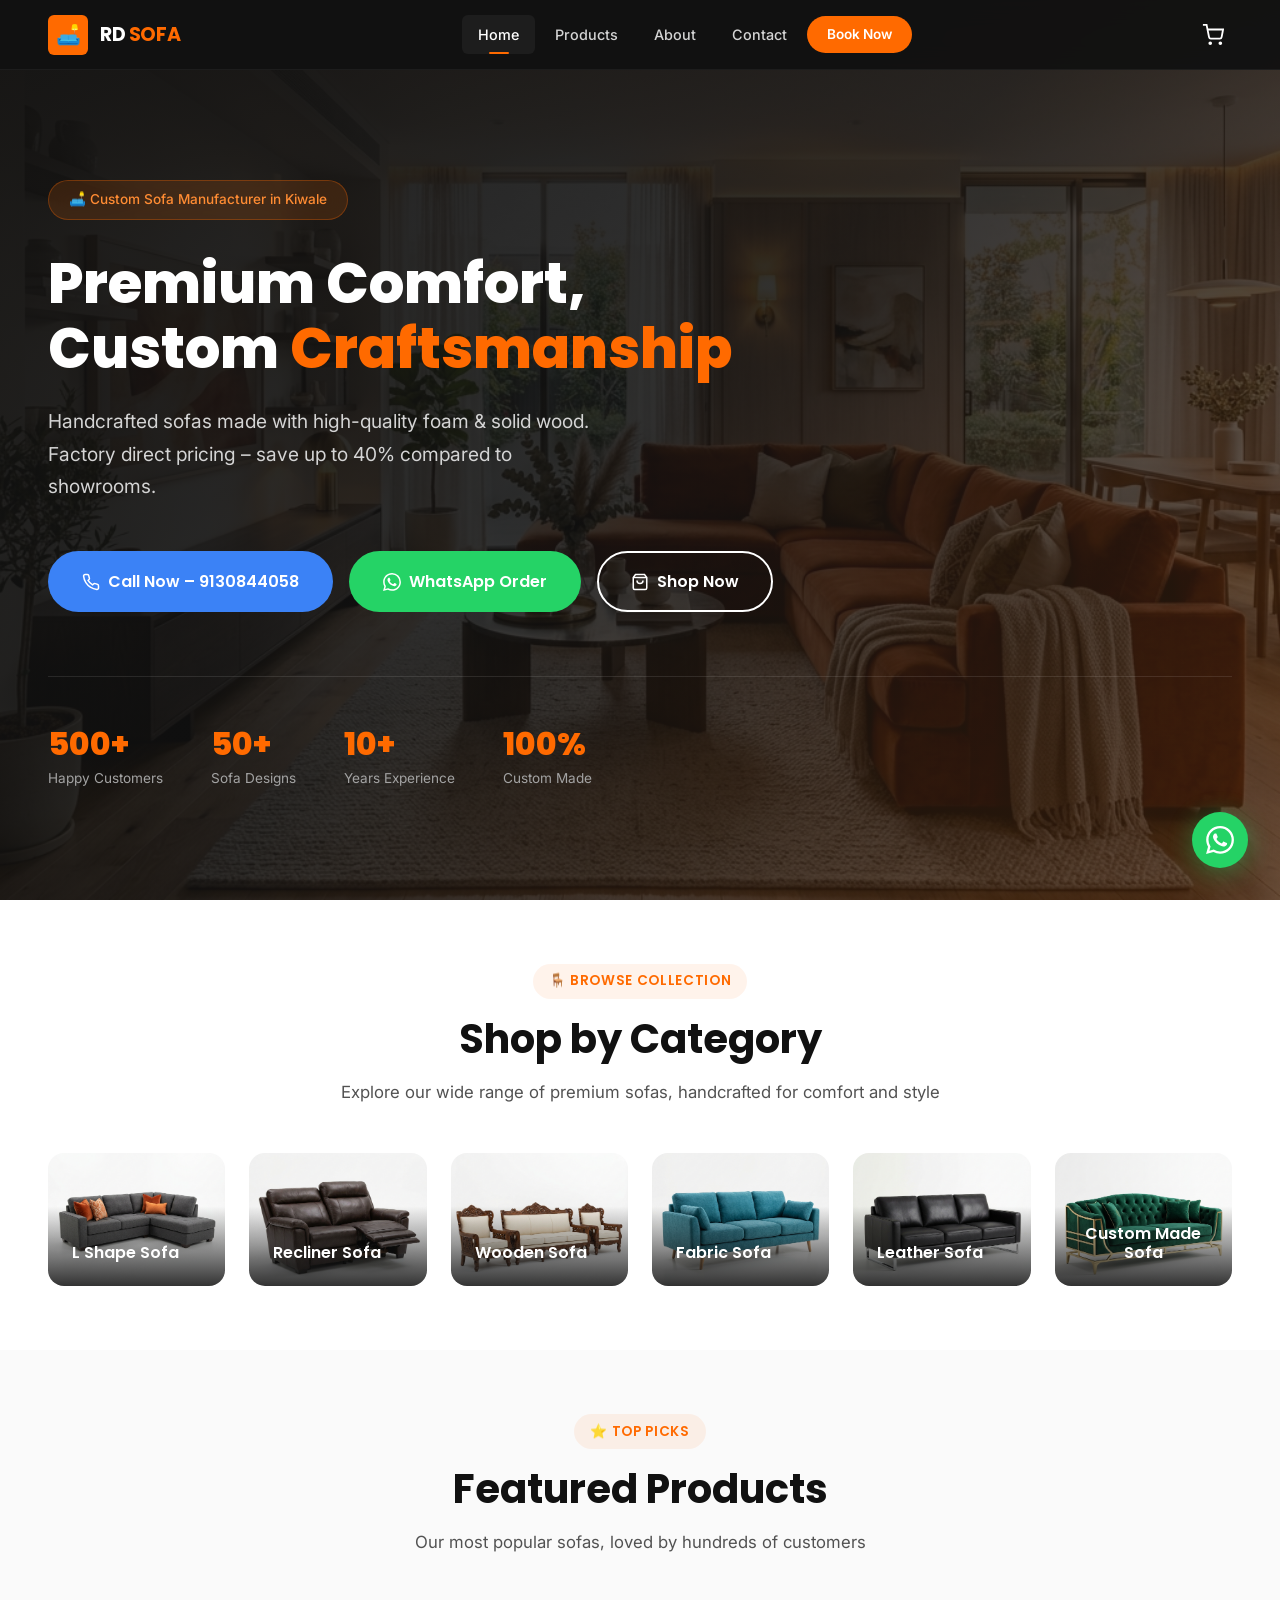
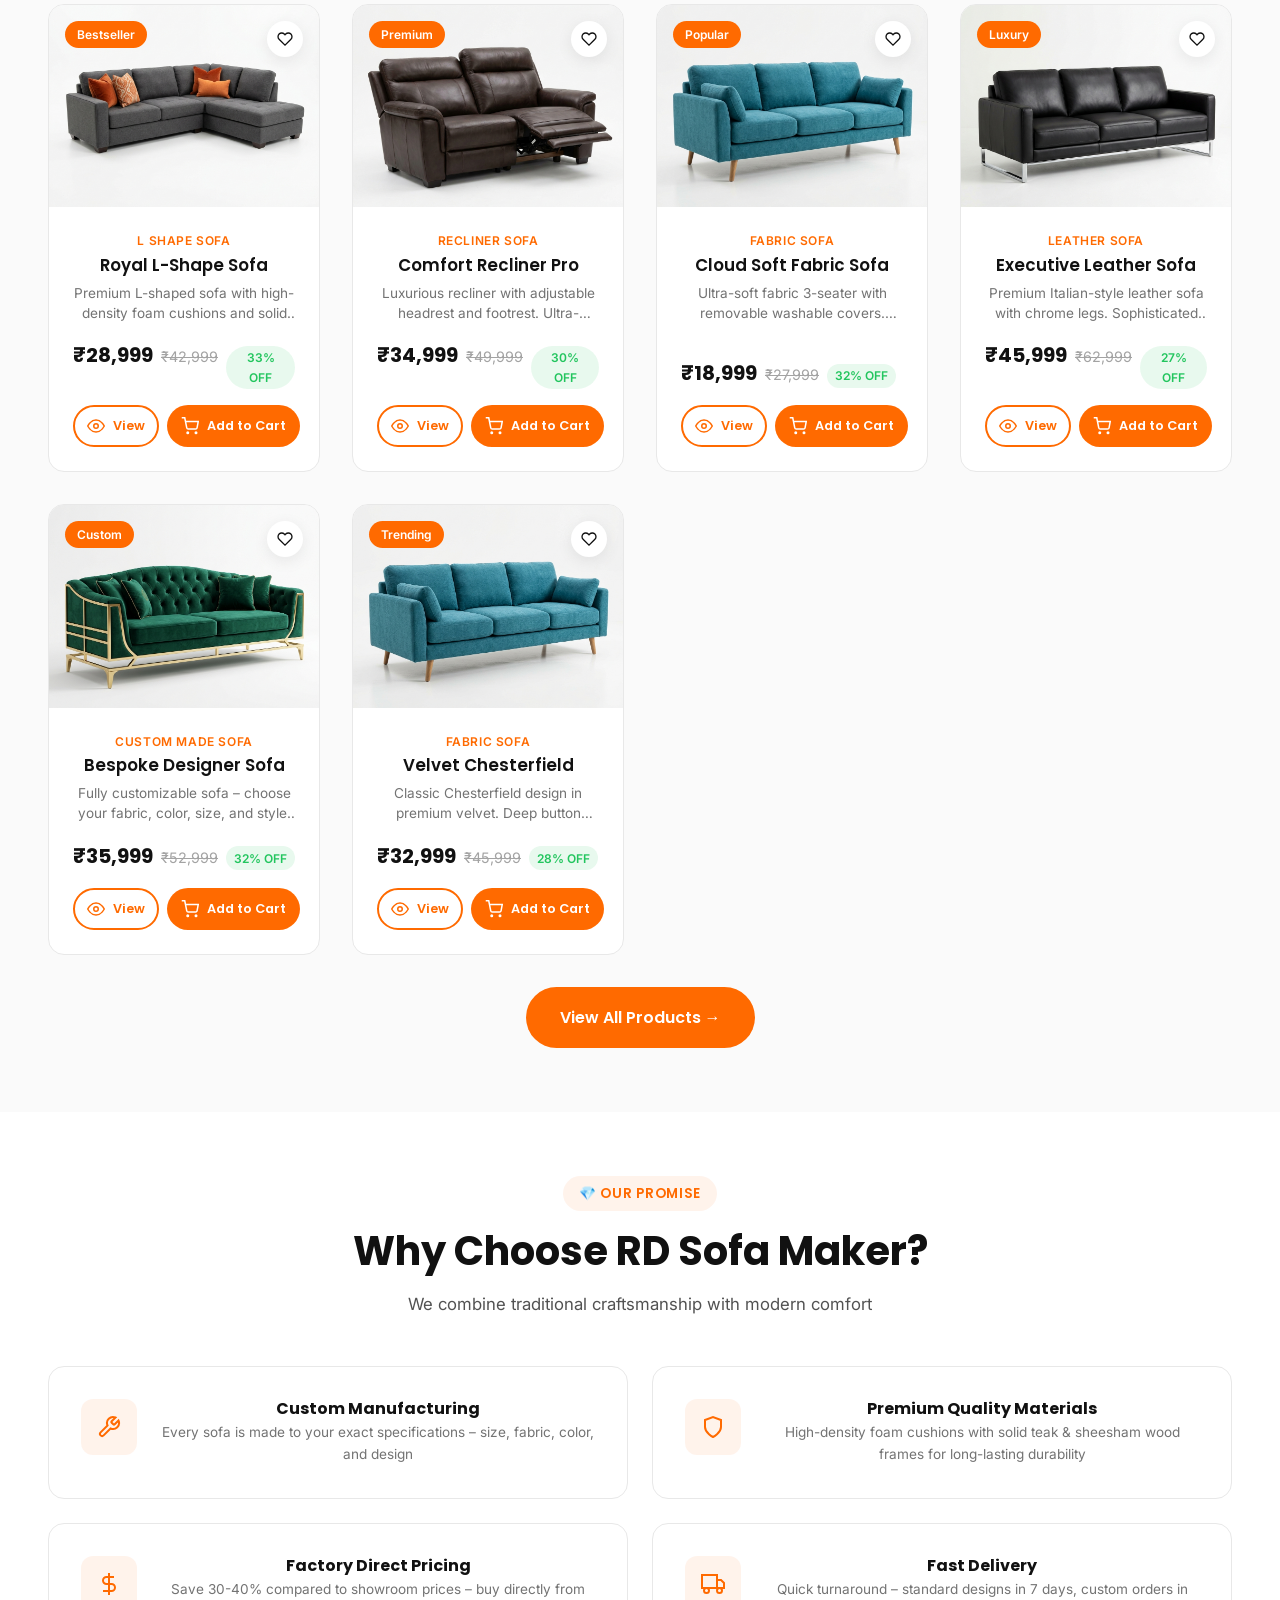
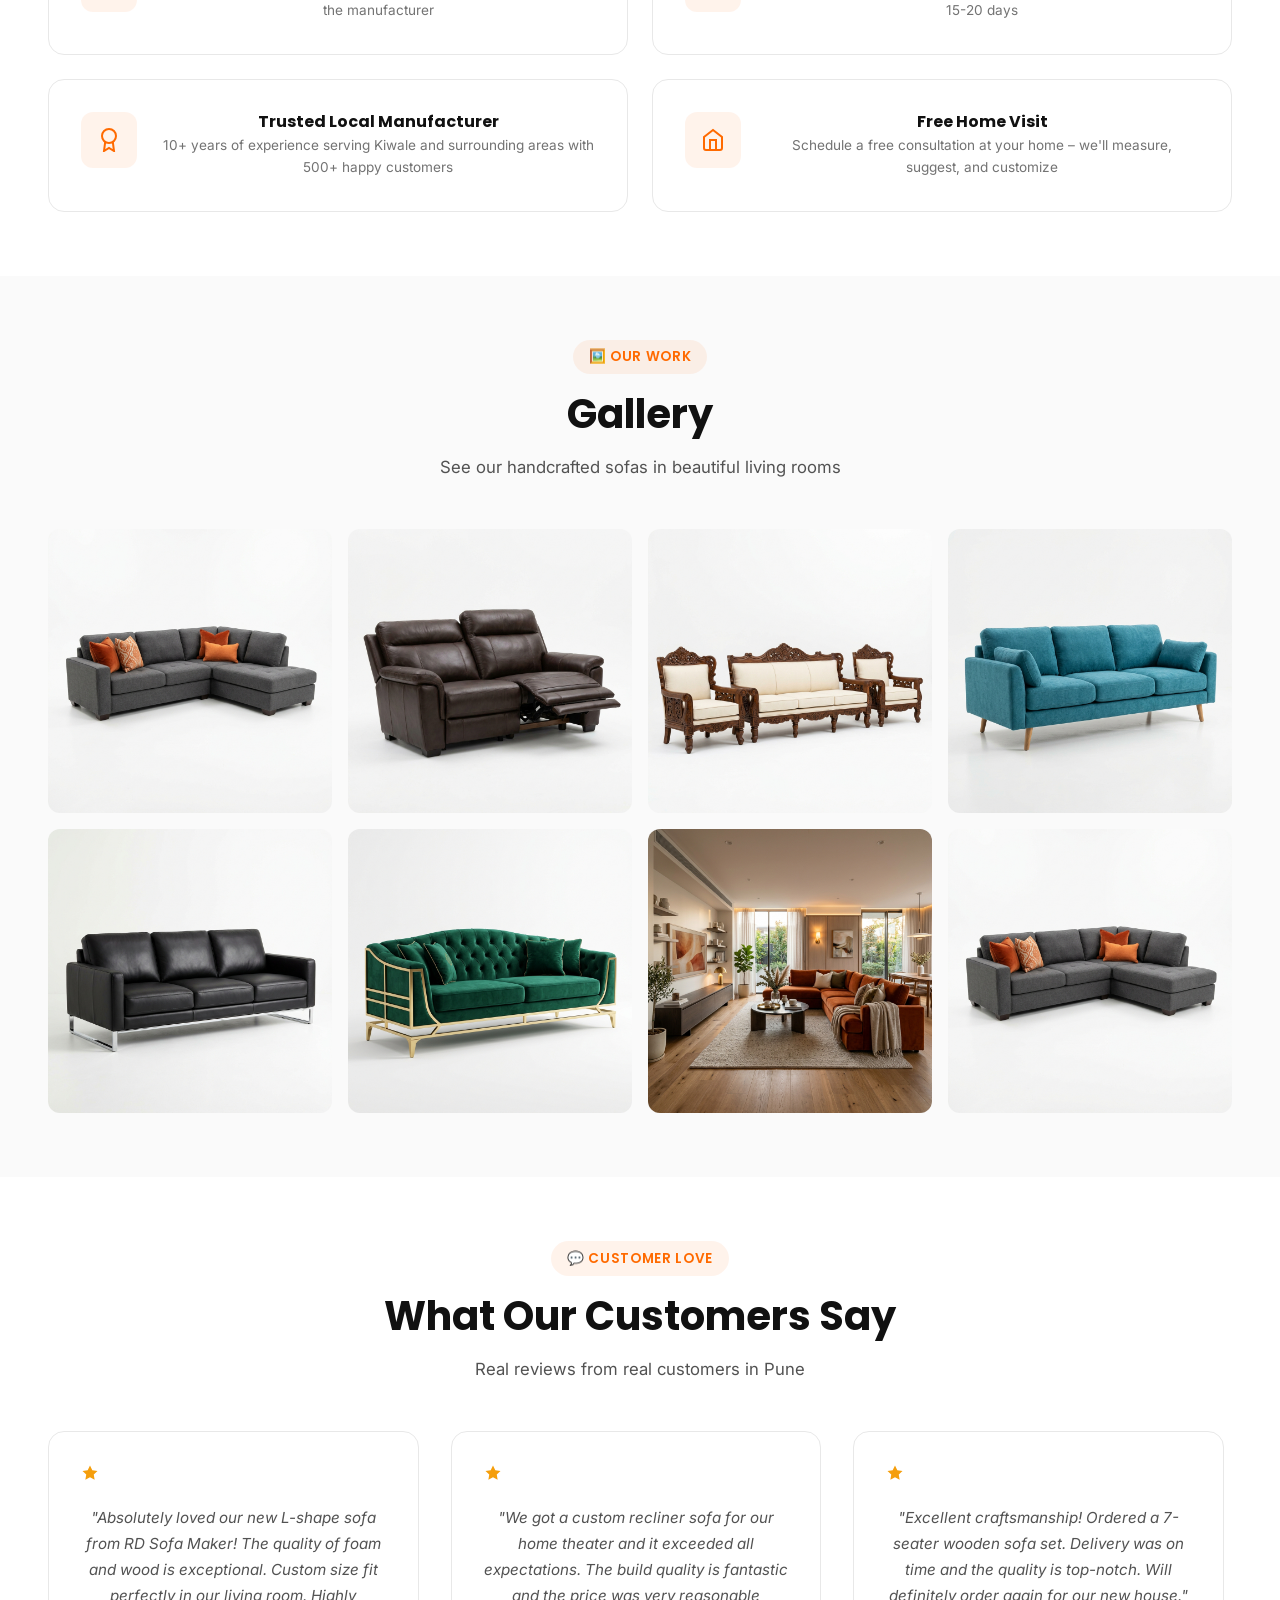
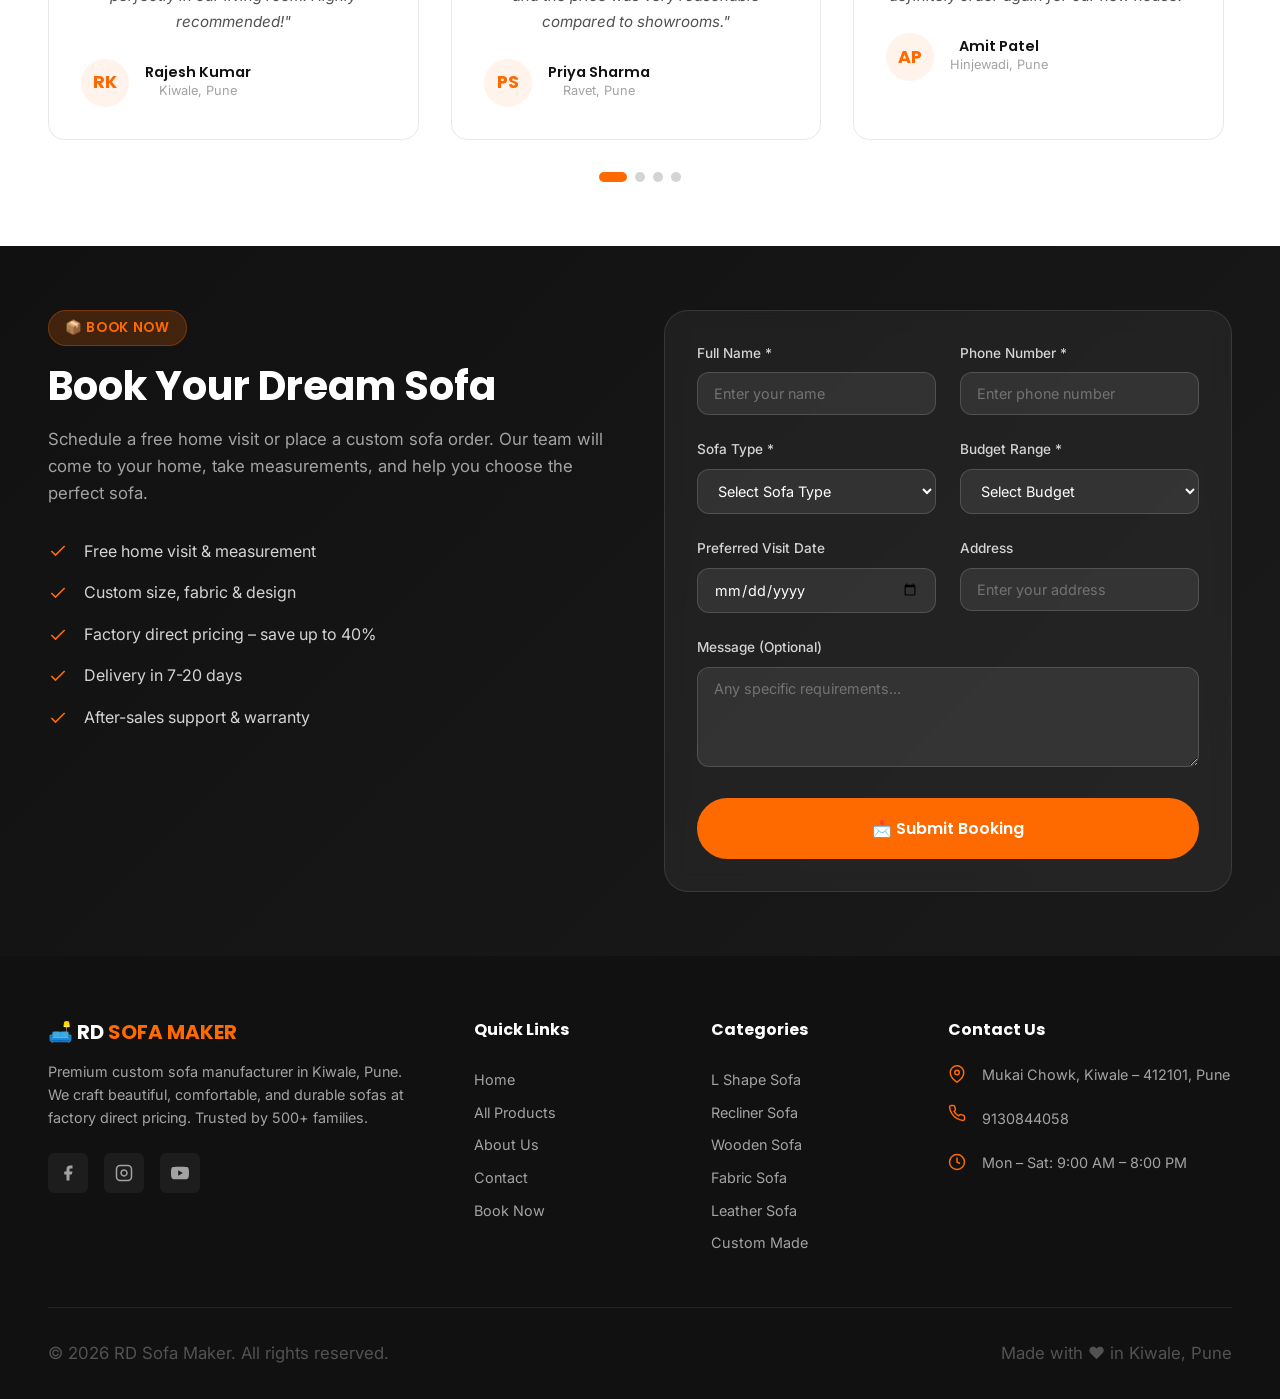
==== RD SOFA MAKER/index.html @ 53a743cd "Add files via upload" ====
<!DOCTYPE html>
<html lang="en">
<head>
  <meta charset="UTF-8">
  <meta name="viewport" content="width=device-width, initial-scale=1.0">
  <meta name="description" content="RD Sofa Maker – Premium custom sofa manufacturer in Kiwale, Pune. L-shape, recliner, wooden, fabric, leather & custom sofas at factory direct pricing. Call 9130844058.">
  <meta name="keywords" content="Custom Sofa in Kiwale, Sofa Manufacturer in Vikas Nagar Road, Affordable Sofa Shop Near Me, Best Sofa Maker in Kiwale, Custom Furniture Shop in Kiwale">
  <meta name="author" content="RD Sofa Maker">
  <meta name="robots" content="index, follow">
  <meta property="og:title" content="RD Sofa Maker – Premium Custom Sofas in Kiwale">
  <meta property="og:description" content="Custom sofa manufacturer in Kiwale. High quality, factory direct pricing. L-Shape, Recliner, Wooden, Fabric, Leather & Custom Sofas.">
  <meta property="og:type" content="website">
  <title>RD Sofa Maker – Premium Custom Sofa Manufacturer in Kiwale | Factory Direct Pricing</title>
  <link rel="stylesheet" href="styles.css">
  <link rel="icon" href="data:image/svg+xml,<svg xmlns='http://www.w3.org/2000/svg' viewBox='0 0 100 100'><text y='.9em' font-size='90'>🛋️</text></svg>">
</head>
<body data-page="home">

  <!-- NAVBAR -->
  <nav class="navbar" id="navbar">
    <div class="container">
      <a href="index.html" class="nav-brand">
        <div class="logo-icon">🛋️</div>
        <h2>RD <span>SOFA</span></h2>
      </a>

      <div class="nav-links" id="navLinks">
        <a href="index.html" class="active">Home</a>
        <a href="products.html">Products</a>
        <a href="about.html">About</a>
        <a href="contact.html">Contact</a>
        <a href="#booking" class="nav-cta">Book Now</a>
      </div>

      <div class="nav-actions">
        <button class="nav-cart" onclick="openCartSidebar()" aria-label="Open cart">
          <svg viewBox="0 0 24 24" fill="none" stroke="currentColor" stroke-width="2"><circle cx="9" cy="21" r="1"/><circle cx="20" cy="21" r="1"/><path d="M1 1h4l2.68 13.39a2 2 0 0 0 2 1.61h9.72a2 2 0 0 0 2-1.61L23 6H6"/></svg>
          <span class="cart-count" data-count="0">0</span>
        </button>
        <div class="nav-toggle" id="navToggle">
          <span></span>
          <span></span>
          <span></span>
        </div>
      </div>
    </div>
  </nav>

  <!-- HERO SECTION -->
  <section class="hero" id="hero">
    <div class="hero-bg">
      <img src="images/hero-bg.png" alt="Premium Sofa Living Room" loading="eager">
    </div>
    <div class="container hero-content">
      <div class="hero-badge">🛋️ Custom Sofa Manufacturer in Kiwale</div>
      <h1>Premium Comfort, <br>Custom <span class="highlight">Craftsmanship</span></h1>
      <p class="hero-text">Handcrafted sofas made with high-quality foam & solid wood. Factory direct pricing – save up to 40% compared to showrooms.</p>
      
      <div class="hero-buttons">
        <a href="tel:9130844058" class="btn btn-call btn-lg">
          <svg viewBox="0 0 24 24" fill="none" stroke="currentColor" stroke-width="2" width="20" height="20"><path d="M22 16.92v3a2 2 0 0 1-2.18 2 19.79 19.79 0 0 1-8.63-3.07 19.5 19.5 0 0 1-6-6 19.79 19.79 0 0 1-3.07-8.67A2 2 0 0 1 4.11 2h3a2 2 0 0 1 2 1.72 12.84 12.84 0 0 0 .7 2.81 2 2 0 0 1-.45 2.11L8.09 9.91a16 16 0 0 0 6 6l1.27-1.27a2 2 0 0 1 2.11-.45 12.84 12.84 0 0 0 2.81.7A2 2 0 0 1 22 16.92z"/></svg>
          Call Now – 9130844058
        </a>
        <a href="https://wa.me/919130844058?text=Hi%21%20I%20am%20interested%20in%20your%20sofas.%20Please%20share%20details." target="_blank" class="btn btn-whatsapp btn-lg">
          <svg viewBox="0 0 24 24" fill="currentColor" width="20" height="20"><path d="M17.472 14.382c-.297-.149-1.758-.867-2.03-.967-.273-.099-.471-.148-.67.15-.197.297-.767.966-.94 1.164-.173.199-.347.223-.644.075-.297-.15-1.255-.463-2.39-1.475-.883-.788-1.48-1.761-1.653-2.059-.173-.297-.018-.458.13-.606.134-.133.298-.347.446-.52.149-.174.198-.298.298-.497.099-.198.05-.371-.025-.52-.075-.149-.669-1.612-.916-2.207-.242-.579-.487-.5-.669-.51-.173-.008-.371-.01-.57-.01-.198 0-.52.074-.792.372-.272.297-1.04 1.016-1.04 2.479 0 1.462 1.065 2.875 1.213 3.074.149.198 2.096 3.2 5.077 4.487.709.306 1.262.489 1.694.625.712.227 1.36.195 1.871.118.571-.085 1.758-.719 2.006-1.413.248-.694.248-1.289.173-1.413-.074-.124-.272-.198-.57-.347m-5.421 7.403h-.004a9.87 9.87 0 01-5.031-1.378l-.361-.214-3.741.982.998-3.648-.235-.374a9.86 9.86 0 01-1.51-5.26c.001-5.45 4.436-9.884 9.888-9.884 2.64 0 5.122 1.03 6.988 2.898a9.825 9.825 0 012.893 6.994c-.003 5.45-4.437 9.884-9.885 9.884m8.413-18.297A11.815 11.815 0 0012.05 0C5.495 0 .16 5.335.157 11.892c0 2.096.547 4.142 1.588 5.945L.057 24l6.305-1.654a11.882 11.882 0 005.683 1.448h.005c6.554 0 11.89-5.335 11.893-11.893a11.821 11.821 0 00-3.48-8.413z"/></svg>
          WhatsApp Order
        </a>
        <a href="products.html" class="btn btn-outline-white btn-lg">
          <svg viewBox="0 0 24 24" fill="none" stroke="currentColor" stroke-width="2" width="20" height="20"><path d="M6 2L3 6v14a2 2 0 0 0 2 2h14a2 2 0 0 0 2-2V6l-3-4z"/><line x1="3" y1="6" x2="21" y2="6"/><path d="M16 10a4 4 0 0 1-8 0"/></svg>
          Shop Now
        </a>
      </div>

      <div class="hero-stats">
        <div class="hero-stat">
          <h3>500+</h3>
          <p>Happy Customers</p>
        </div>
        <div class="hero-stat">
          <h3>50+</h3>
          <p>Sofa Designs</p>
        </div>
        <div class="hero-stat">
          <h3>10+</h3>
          <p>Years Experience</p>
        </div>
        <div class="hero-stat">
          <h3>100%</h3>
          <p>Custom Made</p>
        </div>
      </div>
    </div>
  </section>

  <!-- SHOP BY CATEGORY -->
  <section class="section" id="categories">
    <div class="container text-center">
      <span class="section-badge">🪑 Browse Collection</span>
      <h2 class="section-title" data-animate>Shop by Category</h2>
      <p class="section-subtitle" data-animate>Explore our wide range of premium sofas, handcrafted for comfort and style</p>
      <div class="category-grid" id="categoryGrid" data-animate>
        <!-- Rendered by JS -->
      </div>
    </div>
  </section>

  <!-- FEATURED PRODUCTS -->
  <section class="section section-alt" id="products">
    <div class="container text-center">
      <span class="section-badge">⭐ Top Picks</span>
      <h2 class="section-title" data-animate>Featured Products</h2>
      <p class="section-subtitle" data-animate>Our most popular sofas, loved by hundreds of customers</p>
      <div class="products-grid" id="featuredProducts" data-animate>
        <!-- Rendered by JS -->
      </div>
      <div style="margin-top: 2rem;" data-animate>
        <a href="products.html" class="btn btn-primary btn-lg">View All Products →</a>
      </div>
    </div>
  </section>

  <!-- WHY CHOOSE US -->
  <section class="section" id="whyUs">
    <div class="container text-center">
      <span class="section-badge">💎 Our Promise</span>
      <h2 class="section-title" data-animate>Why Choose RD Sofa Maker?</h2>
      <p class="section-subtitle" data-animate>We combine traditional craftsmanship with modern comfort</p>
      <div class="features-grid" data-animate>
        <div class="feature-card">
          <div class="feature-icon">
            <svg viewBox="0 0 24 24" fill="none" stroke="currentColor" stroke-width="2"><path d="M14.7 6.3a1 1 0 0 0 0 1.4l1.6 1.6a1 1 0 0 0 1.4 0l3.77-3.77a6 6 0 0 1-7.94 7.94l-6.91 6.91a2.12 2.12 0 0 1-3-3l6.91-6.91a6 6 0 0 1 7.94-7.94l-3.76 3.76z"/></svg>
          </div>
          <div class="feature-text">
            <h4>Custom Manufacturing</h4>
            <p>Every sofa is made to your exact specifications – size, fabric, color, and design</p>
          </div>
        </div>
        <div class="feature-card">
          <div class="feature-icon">
            <svg viewBox="0 0 24 24" fill="none" stroke="currentColor" stroke-width="2"><path d="M12 22s8-4 8-10V5l-8-3-8 3v7c0 6 8 10 8 10z"/></svg>
          </div>
          <div class="feature-text">
            <h4>Premium Quality Materials</h4>
            <p>High-density foam cushions with solid teak & sheesham wood frames for long-lasting durability</p>
          </div>
        </div>
        <div class="feature-card">
          <div class="feature-icon">
            <svg viewBox="0 0 24 24" fill="none" stroke="currentColor" stroke-width="2"><line x1="12" y1="1" x2="12" y2="23"/><path d="M17 5H9.5a3.5 3.5 0 0 0 0 7h5a3.5 3.5 0 0 1 0 7H6"/></svg>
          </div>
          <div class="feature-text">
            <h4>Factory Direct Pricing</h4>
            <p>Save 30-40% compared to showroom prices – buy directly from the manufacturer</p>
          </div>
        </div>
        <div class="feature-card">
          <div class="feature-icon">
            <svg viewBox="0 0 24 24" fill="none" stroke="currentColor" stroke-width="2"><rect x="1" y="3" width="15" height="13"/><polygon points="16 8 20 8 23 11 23 16 16 16 16 8"/><circle cx="5.5" cy="18.5" r="2.5"/><circle cx="18.5" cy="18.5" r="2.5"/></svg>
          </div>
          <div class="feature-text">
            <h4>Fast Delivery</h4>
            <p>Quick turnaround – standard designs in 7 days, custom orders in 15-20 days</p>
          </div>
        </div>
        <div class="feature-card">
          <div class="feature-icon">
            <svg viewBox="0 0 24 24" fill="none" stroke="currentColor" stroke-width="2"><circle cx="12" cy="8" r="7"/><polyline points="8.21 13.89 7 23 12 20 17 23 15.79 13.88"/></svg>
          </div>
          <div class="feature-text">
            <h4>Trusted Local Manufacturer</h4>
            <p>10+ years of experience serving Kiwale and surrounding areas with 500+ happy customers</p>
          </div>
        </div>
        <div class="feature-card">
          <div class="feature-icon">
            <svg viewBox="0 0 24 24" fill="none" stroke="currentColor" stroke-width="2"><path d="M3 9l9-7 9 7v11a2 2 0 0 1-2 2H5a2 2 0 0 1-2-2z"/><polyline points="9 22 9 12 15 12 15 22"/></svg>
          </div>
          <div class="feature-text">
            <h4>Free Home Visit</h4>
            <p>Schedule a free consultation at your home – we'll measure, suggest, and customize</p>
          </div>
        </div>
      </div>
    </div>
  </section>

  <!-- GALLERY -->
  <section class="section section-alt" id="gallery">
    <div class="container text-center">
      <span class="section-badge">🖼️ Our Work</span>
      <h2 class="section-title" data-animate>Gallery</h2>
      <p class="section-subtitle" data-animate>See our handcrafted sofas in beautiful living rooms</p>
      <div class="gallery-grid" data-animate>
        <div class="gallery-item">
          <img src="images/sofa-l-shape.png" alt="L Shape Sofa" loading="lazy">
          <div class="gallery-overlay">
            <svg viewBox="0 0 24 24" fill="none" stroke="currentColor" stroke-width="2"><circle cx="11" cy="11" r="8"/><line x1="21" y1="21" x2="16.65" y2="16.65"/><line x1="11" y1="8" x2="11" y2="14"/><line x1="8" y1="11" x2="14" y2="11"/></svg>
          </div>
        </div>
        <div class="gallery-item">
          <img src="images/sofa-recliner.png" alt="Recliner Sofa" loading="lazy">
          <div class="gallery-overlay">
            <svg viewBox="0 0 24 24" fill="none" stroke="currentColor" stroke-width="2"><circle cx="11" cy="11" r="8"/><line x1="21" y1="21" x2="16.65" y2="16.65"/><line x1="11" y1="8" x2="11" y2="14"/><line x1="8" y1="11" x2="14" y2="11"/></svg>
          </div>
        </div>
        <div class="gallery-item">
          <img src="images/sofa-wooden.png" alt="Wooden Sofa" loading="lazy">
          <div class="gallery-overlay">
            <svg viewBox="0 0 24 24" fill="none" stroke="currentColor" stroke-width="2"><circle cx="11" cy="11" r="8"/><line x1="21" y1="21" x2="16.65" y2="16.65"/><line x1="11" y1="8" x2="11" y2="14"/><line x1="8" y1="11" x2="14" y2="11"/></svg>
          </div>
        </div>
        <div class="gallery-item">
          <img src="images/sofa-fabric.png" alt="Fabric Sofa" loading="lazy">
          <div class="gallery-overlay">
            <svg viewBox="0 0 24 24" fill="none" stroke="currentColor" stroke-width="2"><circle cx="11" cy="11" r="8"/><line x1="21" y1="21" x2="16.65" y2="16.65"/><line x1="11" y1="8" x2="11" y2="14"/><line x1="8" y1="11" x2="14" y2="11"/></svg>
          </div>
        </div>
        <div class="gallery-item">
          <img src="images/sofa-leather.png" alt="Leather Sofa" loading="lazy">
          <div class="gallery-overlay">
            <svg viewBox="0 0 24 24" fill="none" stroke="currentColor" stroke-width="2"><circle cx="11" cy="11" r="8"/><line x1="21" y1="21" x2="16.65" y2="16.65"/><line x1="11" y1="8" x2="11" y2="14"/><line x1="8" y1="11" x2="14" y2="11"/></svg>
          </div>
        </div>
        <div class="gallery-item">
          <img src="images/sofa-custom.png" alt="Custom Sofa" loading="lazy">
          <div class="gallery-overlay">
            <svg viewBox="0 0 24 24" fill="none" stroke="currentColor" stroke-width="2"><circle cx="11" cy="11" r="8"/><line x1="21" y1="21" x2="16.65" y2="16.65"/><line x1="11" y1="8" x2="11" y2="14"/><line x1="8" y1="11" x2="14" y2="11"/></svg>
          </div>
        </div>
        <div class="gallery-item">
          <img src="images/hero-bg.png" alt="Living Room Setup" loading="lazy">
          <div class="gallery-overlay">
            <svg viewBox="0 0 24 24" fill="none" stroke="currentColor" stroke-width="2"><circle cx="11" cy="11" r="8"/><line x1="21" y1="21" x2="16.65" y2="16.65"/><line x1="11" y1="8" x2="11" y2="14"/><line x1="8" y1="11" x2="14" y2="11"/></svg>
          </div>
        </div>
        <div class="gallery-item">
          <img src="images/sofa-l-shape.png" alt="Premium L Shape" loading="lazy">
          <div class="gallery-overlay">
            <svg viewBox="0 0 24 24" fill="none" stroke="currentColor" stroke-width="2"><circle cx="11" cy="11" r="8"/><line x1="21" y1="21" x2="16.65" y2="16.65"/><line x1="11" y1="8" x2="11" y2="14"/><line x1="8" y1="11" x2="14" y2="11"/></svg>
          </div>
        </div>
      </div>
    </div>
  </section>

  <!-- TESTIMONIALS -->
  <section class="section" id="testimonials">
    <div class="container text-center">
      <span class="section-badge">💬 Customer Love</span>
      <h2 class="section-title" data-animate>What Our Customers Say</h2>
      <p class="section-subtitle" data-animate>Real reviews from real customers in Pune</p>
      <div class="testimonials-wrapper" data-animate>
        <div class="testimonials-track">
          <!-- Rendered by JS -->
        </div>
      </div>
      <div class="testimonial-dots"></div>
    </div>
  </section>

  <!-- BOOKING SECTION -->
  <section class="section booking-section" id="booking">
    <div class="container">
      <div class="booking-grid">
        <div class="booking-info" data-animate>
          <span class="section-badge" style="background: rgba(255,106,0,0.2); border: 1px solid rgba(255,106,0,0.3);">📦 Book Now</span>
          <h2>Book Your Dream Sofa</h2>
          <p>Schedule a free home visit or place a custom sofa order. Our team will come to your home, take measurements, and help you choose the perfect sofa.</p>
          <div class="booking-features">
            <div class="booking-feature">
              <svg viewBox="0 0 24 24" fill="none" stroke="currentColor" stroke-width="2"><polyline points="20 6 9 17 4 12"/></svg>
              <span>Free home visit & measurement</span>
            </div>
            <div class="booking-feature">
              <svg viewBox="0 0 24 24" fill="none" stroke="currentColor" stroke-width="2"><polyline points="20 6 9 17 4 12"/></svg>
              <span>Custom size, fabric & design</span>
            </div>
            <div class="booking-feature">
              <svg viewBox="0 0 24 24" fill="none" stroke="currentColor" stroke-width="2"><polyline points="20 6 9 17 4 12"/></svg>
              <span>Factory direct pricing – save up to 40%</span>
            </div>
            <div class="booking-feature">
              <svg viewBox="0 0 24 24" fill="none" stroke="currentColor" stroke-width="2"><polyline points="20 6 9 17 4 12"/></svg>
              <span>Delivery in 7-20 days</span>
            </div>
            <div class="booking-feature">
              <svg viewBox="0 0 24 24" fill="none" stroke="currentColor" stroke-width="2"><polyline points="20 6 9 17 4 12"/></svg>
              <span>After-sales support & warranty</span>
            </div>
          </div>
        </div>
        <div data-animate>
          <form class="booking-form" id="bookingForm">
            <div class="form-row">
              <div class="form-group">
                <label>Full Name *</label>
                <input type="text" name="fullName" class="form-control" placeholder="Enter your name" required>
              </div>
              <div class="form-group">
                <label>Phone Number *</label>
                <input type="tel" name="phone" class="form-control" placeholder="Enter phone number" required>
              </div>
            </div>
            <div class="form-row">
              <div class="form-group">
                <label>Sofa Type *</label>
                <select name="sofaType" class="form-control" required>
                  <option value="">Select Sofa Type</option>
                  <option value="L Shape Sofa">L Shape Sofa</option>
                  <option value="Recliner Sofa">Recliner Sofa</option>
                  <option value="Wooden Sofa">Wooden Sofa</option>
                  <option value="Fabric Sofa">Fabric Sofa</option>
                  <option value="Leather Sofa">Leather Sofa</option>
                  <option value="Custom Made Sofa">Custom Made Sofa</option>
                </select>
              </div>
              <div class="form-group">
                <label>Budget Range *</label>
                <select name="budget" class="form-control" required>
                  <option value="">Select Budget</option>
                  <option value="Under ₹15,000">Under ₹15,000</option>
                  <option value="₹15,000 - ₹25,000">₹15,000 - ₹25,000</option>
                  <option value="₹25,000 - ₹40,000">₹25,000 - ₹40,000</option>
                  <option value="₹40,000 - ₹60,000">₹40,000 - ₹60,000</option>
                  <option value="Above ₹60,000">Above ₹60,000</option>
                </select>
              </div>
            </div>
            <div class="form-row">
              <div class="form-group">
                <label>Preferred Visit Date</label>
                <input type="date" name="visitDate" class="form-control">
              </div>
              <div class="form-group">
                <label>Address</label>
                <input type="text" name="address" class="form-control" placeholder="Enter your address">
              </div>
            </div>
            <div class="form-group">
              <label>Message (Optional)</label>
              <textarea name="message" class="form-control" placeholder="Any specific requirements..."></textarea>
            </div>
            <button type="submit" class="btn btn-primary btn-lg btn-block">
              📩 Submit Booking
            </button>
          </form>
        </div>
      </div>
    </div>
  </section>

  <!-- FOOTER -->
  <footer class="footer">
    <div class="container">
      <div class="footer-grid">
        <div class="footer-brand">
          <h3>🛋️ RD <span>SOFA MAKER</span></h3>
          <p>Premium custom sofa manufacturer in Kiwale, Pune. We craft beautiful, comfortable, and durable sofas at factory direct pricing. Trusted by 500+ families.</p>
          <div class="footer-social">
            <a href="#" aria-label="Facebook"><svg viewBox="0 0 24 24" fill="currentColor" width="18" height="18"><path d="M18 2h-3a5 5 0 00-5 5v3H7v4h3v8h4v-8h3l1-4h-4V7a1 1 0 011-1h3z"/></svg></a>
            <a href="#" aria-label="Instagram"><svg viewBox="0 0 24 24" fill="none" stroke="currentColor" stroke-width="2" width="18" height="18"><rect x="2" y="2" width="20" height="20" rx="5" ry="5"/><path d="M16 11.37A4 4 0 1112.63 8 4 4 0 0116 11.37z"/><line x1="17.5" y1="6.5" x2="17.51" y2="6.5"/></svg></a>
            <a href="#" aria-label="YouTube"><svg viewBox="0 0 24 24" fill="currentColor" width="18" height="18"><path d="M23.498 6.186a3.016 3.016 0 0 0-2.122-2.136C19.505 3.545 12 3.545 12 3.545s-7.505 0-9.377.505A3.017 3.017 0 0 0 .502 6.186C0 8.07 0 12 0 12s0 3.93.502 5.814a3.016 3.016 0 0 0 2.122 2.136c1.871.505 9.376.505 9.376.505s7.505 0 9.377-.505a3.015 3.015 0 0 0 2.122-2.136C24 15.93 24 12 24 12s0-3.93-.502-5.814zM9.545 15.568V8.432L15.818 12l-6.273 3.568z"/></svg></a>
          </div>
        </div>
        
        <div class="footer-list">
          <h4>Quick Links</h4>
          <a href="index.html">Home</a>
          <a href="products.html">All Products</a>
          <a href="about.html">About Us</a>
          <a href="contact.html">Contact</a>
          <a href="#booking">Book Now</a>
        </div>
        
        <div class="footer-list">
          <h4>Categories</h4>
          <a href="products.html?category=L%20Shape%20Sofa">L Shape Sofa</a>
          <a href="products.html?category=Recliner%20Sofa">Recliner Sofa</a>
          <a href="products.html?category=Wooden%20Sofa">Wooden Sofa</a>
          <a href="products.html?category=Fabric%20Sofa">Fabric Sofa</a>
          <a href="products.html?category=Leather%20Sofa">Leather Sofa</a>
          <a href="products.html?category=Custom%20Made%20Sofa">Custom Made</a>
        </div>
        
        <div class="footer-list">
          <h4>Contact Us</h4>
          <div class="footer-contact-item">
            <svg viewBox="0 0 24 24" fill="none" stroke="currentColor" stroke-width="2"><path d="M21 10c0 7-9 13-9 13s-9-6-9-13a9 9 0 0 1 18 0z"/><circle cx="12" cy="10" r="3"/></svg>
            <span>Mukai Chowk, Kiwale – 412101, Pune</span>
          </div>
          <div class="footer-contact-item">
            <svg viewBox="0 0 24 24" fill="none" stroke="currentColor" stroke-width="2"><path d="M22 16.92v3a2 2 0 0 1-2.18 2 19.79 19.79 0 0 1-8.63-3.07 19.5 19.5 0 0 1-6-6 19.79 19.79 0 0 1-3.07-8.67A2 2 0 0 1 4.11 2h3a2 2 0 0 1 2 1.72 12.84 12.84 0 0 0 .7 2.81 2 2 0 0 1-.45 2.11L8.09 9.91a16 16 0 0 0 6 6l1.27-1.27a2 2 0 0 1 2.11-.45 12.84 12.84 0 0 0 2.81.7A2 2 0 0 1 22 16.92z"/></svg>
            <span><a href="tel:9130844058">9130844058</a></span>
          </div>
          <div class="footer-contact-item">
            <svg viewBox="0 0 24 24" fill="none" stroke="currentColor" stroke-width="2"><circle cx="12" cy="12" r="10"/><polyline points="12 6 12 12 16 14"/></svg>
            <span>Mon – Sat: 9:00 AM – 8:00 PM</span>
          </div>
        </div>
      </div>
      
      <div class="footer-bottom">
        <p>© 2026 RD Sofa Maker. All rights reserved.</p>
        <p>Made with ❤️ in Kiwale, Pune</p>
      </div>
    </div>
  </footer>

  <!-- FLOATING WHATSAPP -->
  <a href="https://wa.me/919130844058?text=Hi%21%20I%20am%20interested%20in%20your%20sofas." target="_blank" class="floating-whatsapp" aria-label="Chat on WhatsApp">
    <svg viewBox="0 0 24 24" fill="currentColor"><path d="M17.472 14.382c-.297-.149-1.758-.867-2.03-.967-.273-.099-.471-.148-.67.15-.197.297-.767.966-.94 1.164-.173.199-.347.223-.644.075-.297-.15-1.255-.463-2.39-1.475-.883-.788-1.48-1.761-1.653-2.059-.173-.297-.018-.458.13-.606.134-.133.298-.347.446-.52.149-.174.198-.298.298-.497.099-.198.05-.371-.025-.52-.075-.149-.669-1.612-.916-2.207-.242-.579-.487-.5-.669-.51-.173-.008-.371-.01-.57-.01-.198 0-.52.074-.792.372-.272.297-1.04 1.016-1.04 2.479 0 1.462 1.065 2.875 1.213 3.074.149.198 2.096 3.2 5.077 4.487.709.306 1.262.489 1.694.625.712.227 1.36.195 1.871.118.571-.085 1.758-.719 2.006-1.413.248-.694.248-1.289.173-1.413-.074-.124-.272-.198-.57-.347m-5.421 7.403h-.004a9.87 9.87 0 01-5.031-1.378l-.361-.214-3.741.982.998-3.648-.235-.374a9.86 9.86 0 01-1.51-5.26c.001-5.45 4.436-9.884 9.888-9.884 2.64 0 5.122 1.03 6.988 2.898a9.825 9.825 0 012.893 6.994c-.003 5.45-4.437 9.884-9.885 9.884m8.413-18.297A11.815 11.815 0 0012.05 0C5.495 0 .16 5.335.157 11.892c0 2.096.547 4.142 1.588 5.945L.057 24l6.305-1.654a11.882 11.882 0 005.683 1.448h.005c6.554 0 11.89-5.335 11.893-11.893a11.821 11.821 0 00-3.48-8.413z"/></svg>
  </a>

  <!-- SCROLL TO TOP -->
  <button class="scroll-top" aria-label="Scroll to top">
    <svg viewBox="0 0 24 24" fill="none" stroke="currentColor" stroke-width="2" width="20" height="20"><line x1="12" y1="19" x2="12" y2="5"/><polyline points="5 12 12 5 19 12"/></svg>
  </button>

  <script src="app.js"></script>
</body>
</html>
---- RD SOFA MAKER/styles.css ----
/* ═════════════════════════════════════════════
   RD SOFA MAKER – Complete Design System
   ═════════════════════════════════════════════ */

/* ── Google Fonts ── */
@import url('https://fonts.googleapis.com/css2?family=Poppins:wght@300;400;500;600;700;800;900&family=Inter:wght@300;400;500;600;700&display=swap');

/* ── CSS Custom Properties ── */
:root {
  /* Brand Colors */
  --primary: #ff6a00;
  --primary-dark: #e05500;
  --primary-light: #ff8c33;
  --primary-glow: rgba(255, 106, 0, 0.3);
  --primary-subtle: rgba(255, 106, 0, 0.08);
  
  /* Neutrals */
  --dark: #111111;
  --dark-secondary: #1a1a1a;
  --dark-tertiary: #222222;
  --white: #ffffff;
  --gray-50: #fafafa;
  --gray-100: #f5f5f5;
  --gray-200: #e8e8e8;
  --gray-300: #d4d4d4;
  --gray-400: #a3a3a3;
  --gray-500: #737373;
  --gray-600: #525252;
  --gray-700: #404040;
  
  /* Semantic */
  --success: #22c55e;
  --error: #ef4444;
  --warning: #f59e0b;
  --info: #3b82f6;
  
  /* Shadows */
  --shadow-sm: 0 1px 3px rgba(0,0,0,0.06);
  --shadow-md: 0 4px 16px rgba(0,0,0,0.08);
  --shadow-lg: 0 8px 32px rgba(0,0,0,0.12);
  --shadow-xl: 0 16px 48px rgba(0,0,0,0.16);
  --shadow-glow: 0 0 30px rgba(255, 106, 0, 0.15);
  
  /* Spacing */
  --space-xs: 0.25rem;
  --space-sm: 0.5rem;
  --space-md: 1rem;
  --space-lg: 1.5rem;
  --space-xl: 2rem;
  --space-2xl: 3rem;
  --space-3xl: 4rem;
  --space-4xl: 6rem;
  
  /* Radius */
  --radius-sm: 6px;
  --radius-md: 12px;
  --radius-lg: 16px;
  --radius-xl: 24px;
  --radius-full: 9999px;
  
  /* Transitions */
  --transition-fast: all 0.2s ease;
  --transition: all 0.3s ease;
  --transition-slow: all 0.5s ease;
  
  /* Typography */
  --font-heading: 'Poppins', sans-serif;
  --font-body: 'Inter', sans-serif;
  
  /* Layout */
  --container-max: 1280px;
  --navbar-height: 70px;
}

/* ── Reset & Base ── */
*, *::before, *::after {
  margin: 0;
  padding: 0;
  box-sizing: border-box;
}

html {
  scroll-behavior: smooth;
  font-size: 16px;
  -webkit-text-size-adjust: 100%;
}

body {
  font-family: var(--font-body);
  color: var(--dark);
  background: var(--white);
  line-height: 1.6;
  overflow-x: hidden;
  -webkit-font-smoothing: antialiased;
  -moz-osx-font-smoothing: grayscale;
}

img {
  max-width: 100%;
  height: auto;
  display: block;
}

a {
  text-decoration: none;
  color: inherit;
  transition: var(--transition-fast);
}

ul, ol {
  list-style: none;
}

button, input, textarea, select {
  font-family: inherit;
  font-size: inherit;
  border: none;
  outline: none;
  background: none;
}

button {
  cursor: pointer;
}

/* ── Typography ── */
h1, h2, h3, h4, h5, h6 {
  font-family: var(--font-heading);
  font-weight: 700;
  line-height: 1.2;
  color: var(--dark);
}

h1 { font-size: clamp(1.75rem, 5vw, 3.5rem); }
h2 { font-size: clamp(1.5rem, 4vw, 2.5rem); }
h3 { font-size: clamp(1.125rem, 3vw, 1.5rem); }
h4 { font-size: clamp(1rem, 2.5vw, 1.25rem); }

p {
  font-size: clamp(0.9rem, 2vw, 1.05rem);
  color: var(--gray-600);
}

.section-badge {
  display: inline-flex;
  align-items: center;
  gap: 0.5rem;
  background: var(--primary-subtle);
  color: var(--primary);
  padding: 0.4rem 1rem;
  border-radius: var(--radius-full);
  font-size: 0.85rem;
  font-weight: 600;
  font-family: var(--font-heading);
  text-transform: uppercase;
  letter-spacing: 0.05em;
  margin-bottom: var(--space-md);
}

.section-title {
  margin-bottom: var(--space-md);
}

.section-subtitle {
  max-width: 600px;
  margin: 0 auto var(--space-2xl);
  text-align: center;
}

/* ── Container ── */
.container {
  width: 100%;
  max-width: var(--container-max);
  margin: 0 auto;
  padding: 0 var(--space-lg);
}

/* ── Section ── */
.section {
  padding: var(--space-3xl) 0;
}

.section-alt {
  background: var(--gray-50);
}

.section-dark {
  background: var(--dark);
  color: var(--white);
}

.section-dark h2,
.section-dark h3,
.section-dark h4 {
  color: var(--white);
}

.section-dark p {
  color: var(--gray-300);
}

.text-center {
  text-align: center;
}

/* ═════════════════════════════════════════════
   NAVBAR
   ═════════════════════════════════════════════ */
.navbar {
  position: fixed;
  top: 0;
  left: 0;
  right: 0;
  z-index: 1000;
  background: rgba(17, 17, 17, 0.95);
  backdrop-filter: blur(12px);
  -webkit-backdrop-filter: blur(12px);
  border-bottom: 1px solid rgba(255, 255, 255, 0.05);
  height: var(--navbar-height);
  transition: var(--transition);
}

.navbar.scrolled {
  box-shadow: var(--shadow-lg);
  background: rgba(17, 17, 17, 0.98);
}

.navbar .container {
  display: flex;
  align-items: center;
  justify-content: space-between;
  height: 100%;
}

.nav-brand {
  display: flex;
  align-items: center;
  gap: 0.75rem;
}

.nav-brand .logo-icon {
  width: 40px;
  height: 40px;
  background: var(--primary);
  border-radius: var(--radius-sm);
  display: flex;
  align-items: center;
  justify-content: center;
  font-size: 1.25rem;
}

.nav-brand h2 {
  color: var(--white);
  font-size: 1.2rem;
  font-weight: 700;
  letter-spacing: -0.02em;
}

.nav-brand span {
  color: var(--primary);
}

.nav-links {
  display: flex;
  align-items: center;
  gap: 0.25rem;
}

.nav-links a {
  color: var(--gray-300);
  padding: 0.5rem 1rem;
  border-radius: var(--radius-sm);
  font-size: 0.9rem;
  font-weight: 500;
  transition: var(--transition-fast);
  position: relative;
}

.nav-links a:hover,
.nav-links a.active {
  color: var(--white);
  background: rgba(255, 255, 255, 0.05);
}

.nav-links a.active::after {
  content: '';
  position: absolute;
  bottom: 0;
  left: 50%;
  transform: translateX(-50%);
  width: 20px;
  height: 2px;
  background: var(--primary);
  border-radius: 2px;
}

.nav-actions {
  display: flex;
  align-items: center;
  gap: 0.75rem;
}

.nav-cart {
  position: relative;
  color: var(--white);
  padding: 0.5rem;
  border-radius: var(--radius-sm);
  transition: var(--transition-fast);
  display: flex;
  align-items: center;
  justify-content: center;
}

.nav-cart:hover {
  background: rgba(255, 255, 255, 0.1);
}

.nav-cart svg {
  width: 22px;
  height: 22px;
}

.cart-count {
  position: absolute;
  top: -2px;
  right: -2px;
  background: var(--primary);
  color: var(--white);
  font-size: 0.65rem;
  font-weight: 700;
  width: 18px;
  height: 18px;
  border-radius: 50%;
  display: flex;
  align-items: center;
  justify-content: center;
  border: 2px solid var(--dark);
}

.cart-count:empty,
.cart-count[data-count="0"] {
  display: none;
}

.nav-cta {
  background: var(--primary);
  color: var(--white) !important;
  padding: 0.5rem 1.25rem !important;
  border-radius: var(--radius-full) !important;
  font-weight: 600 !important;
  font-size: 0.85rem !important;
  transition: var(--transition) !important;
}

.nav-cta:hover {
  background: var(--primary-dark) !important;
  transform: translateY(-1px);
  box-shadow: var(--shadow-glow);
}

/* Hamburger */
.nav-toggle {
  display: none;
  flex-direction: column;
  justify-content: center;
  align-items: center;
  width: 40px;
  height: 40px;
  cursor: pointer;
  z-index: 1001;
  background: rgba(255, 255, 255, 0.1);
  border-radius: var(--radius-sm);
  gap: 5px;
  padding: 8px;
}

.nav-toggle span {
  display: block;
  width: 22px;
  height: 2px;
  background: var(--white);
  border-radius: 2px;
  transition: var(--transition);
}

.nav-toggle.active span:nth-child(1) {
  transform: rotate(45deg) translate(5px, 5px);
}

.nav-toggle.active span:nth-child(2) {
  opacity: 0;
}

.nav-toggle.active span:nth-child(3) {
  transform: rotate(-45deg) translate(5px, -5px);
}

/* ═════════════════════════════════════════════
   BUTTONS
   ═════════════════════════════════════════════ */
.btn {
  display: inline-flex;
  align-items: center;
  justify-content: center;
  gap: 0.5rem;
  padding: 0.75rem 1.5rem;
  border-radius: var(--radius-full);
  font-family: var(--font-heading);
  font-weight: 600;
  font-size: 0.9rem;
  transition: var(--transition);
  cursor: pointer;
  border: 2px solid transparent;
  white-space: nowrap;
  min-height: 48px;
}

.btn svg {
  width: 18px;
  height: 18px;
}

.btn-primary {
  background: var(--primary);
  color: var(--white);
}

.btn-primary:hover {
  background: var(--primary-dark);
  transform: translateY(-2px);
  box-shadow: var(--shadow-glow);
}

.btn-secondary {
  background: var(--dark);
  color: var(--white);
}

.btn-secondary:hover {
  background: var(--dark-secondary);
  transform: translateY(-2px);
  box-shadow: var(--shadow-lg);
}

.btn-outline {
  background: transparent;
  border-color: var(--primary);
  color: var(--primary);
}

.btn-outline:hover {
  background: var(--primary);
  color: var(--white);
  transform: translateY(-2px);
}

.btn-outline-white {
  background: transparent;
  border-color: var(--white);
  color: var(--white);
}

.btn-outline-white:hover {
  background: var(--white);
  color: var(--dark);
  transform: translateY(-2px);
}

.btn-whatsapp {
  background: #25d366;
  color: var(--white);
}

.btn-whatsapp:hover {
  background: #1fbc5a;
  transform: translateY(-2px);
  box-shadow: 0 8px 24px rgba(37, 211, 102, 0.3);
}

.btn-call {
  background: var(--info);
  color: var(--white);
}

.btn-call:hover {
  background: #2563eb;
  transform: translateY(-2px);
}

.btn-sm {
  padding: 0.5rem 1rem;
  font-size: 0.8rem;
  min-height: 38px;
}

.btn-lg {
  padding: 1rem 2rem;
  font-size: 1rem;
  min-height: 56px;
}

.btn-block {
  width: 100%;
}

.btn-group {
  display: flex;
  flex-wrap: wrap;
  gap: var(--space-md);
}

/* ═════════════════════════════════════════════
   HERO SECTION
   ═════════════════════════════════════════════ */
.hero {
  position: relative;
  min-height: 100vh;
  display: flex;
  align-items: center;
  overflow: hidden;
  background: var(--dark);
  padding-top: var(--navbar-height);
}

.hero-bg {
  position: absolute;
  inset: 0;
  z-index: 1;
}

.hero-bg img {
  width: 100%;
  height: 100%;
  object-fit: cover;
  opacity: 0.35;
}

.hero-bg::after {
  content: '';
  position: absolute;
  inset: 0;
  background: linear-gradient(
    135deg,
    rgba(17, 17, 17, 0.9) 0%,
    rgba(17, 17, 17, 0.6) 50%,
    rgba(255, 106, 0, 0.15) 100%
  );
}

.hero-content {
  position: relative;
  z-index: 2;
  padding: var(--space-3xl) 0;
}

.hero-badge {
  display: inline-flex;
  align-items: center;
  gap: 0.5rem;
  background: rgba(255, 106, 0, 0.15);
  border: 1px solid rgba(255, 106, 0, 0.3);
  color: var(--primary-light);
  padding: 0.5rem 1.25rem;
  border-radius: var(--radius-full);
  font-size: 0.85rem;
  font-weight: 500;
  margin-bottom: var(--space-xl);
  backdrop-filter: blur(10px);
}

.hero h1 {
  color: var(--white);
  font-weight: 800;
  max-width: 700px;
  margin-bottom: var(--space-lg);
  line-height: 1.15;
}

.hero h1 .highlight {
  color: var(--primary);
  position: relative;
}

.hero-text {
  color: var(--gray-300);
  font-size: clamp(1rem, 2.5vw, 1.2rem);
  max-width: 550px;
  margin-bottom: var(--space-2xl);
  line-height: 1.7;
}

.hero-buttons {
  display: flex;
  flex-wrap: wrap;
  gap: var(--space-md);
}

.hero-stats {
  display: flex;
  gap: var(--space-2xl);
  margin-top: var(--space-3xl);
  padding-top: var(--space-2xl);
  border-top: 1px solid rgba(255, 255, 255, 0.1);
}

.hero-stat h3 {
  color: var(--primary);
  font-size: 2rem;
  font-weight: 800;
}

.hero-stat p {
  color: var(--gray-400);
  font-size: 0.85rem;
  margin-top: 0.25rem;
}

/* ═════════════════════════════════════════════
   CATEGORY SECTION
   ═════════════════════════════════════════════ */
.category-grid {
  display: grid;
  grid-template-columns: repeat(2, 1fr);
  gap: var(--space-lg);
}

.category-card {
  position: relative;
  border-radius: var(--radius-lg);
  overflow: hidden;
  aspect-ratio: 4/3;
  cursor: pointer;
  transition: var(--transition);
}

.category-card:hover {
  transform: translateY(-4px);
  box-shadow: var(--shadow-xl);
}

.category-card img {
  width: 100%;
  height: 100%;
  object-fit: cover;
  transition: var(--transition-slow);
}

.category-card:hover img {
  transform: scale(1.08);
}

.category-card .overlay {
  position: absolute;
  inset: 0;
  background: linear-gradient(to top, rgba(17,17,17,0.85) 0%, transparent 60%);
  display: flex;
  align-items: flex-end;
  padding: var(--space-lg);
}

.category-card h3 {
  color: var(--white);
  font-size: 1rem;
  font-weight: 600;
}

.category-card .arrow {
  position: absolute;
  top: var(--space-md);
  right: var(--space-md);
  width: 36px;
  height: 36px;
  border-radius: 50%;
  background: rgba(255, 255, 255, 0.15);
  backdrop-filter: blur(8px);
  display: flex;
  align-items: center;
  justify-content: center;
  color: var(--white);
  opacity: 0;
  transform: translateY(8px);
  transition: var(--transition);
}

.category-card:hover .arrow {
  opacity: 1;
  transform: translateY(0);
}

.category-card .arrow svg {
  width: 16px;
  height: 16px;
}

/* ═════════════════════════════════════════════
   PRODUCT CARDS
   ═════════════════════════════════════════════ */
.products-grid {
  display: grid;
  grid-template-columns: repeat(1, 1fr);
  gap: var(--space-xl);
}

.product-card {
  background: var(--white);
  border-radius: var(--radius-lg);
  overflow: hidden;
  border: 1px solid var(--gray-200);
  transition: var(--transition);
  display: flex;
  flex-direction: column;
}

.product-card:hover {
  border-color: var(--primary);
  box-shadow: var(--shadow-lg);
  transform: translateY(-4px);
}

.product-card-image {
  position: relative;
  aspect-ratio: 4/3;
  overflow: hidden;
  background: var(--gray-100);
}

.product-card-image img {
  width: 100%;
  height: 100%;
  object-fit: cover;
  transition: var(--transition-slow);
}

.product-card:hover .product-card-image img {
  transform: scale(1.05);
}

.product-badge {
  position: absolute;
  top: var(--space-md);
  left: var(--space-md);
  background: var(--primary);
  color: var(--white);
  padding: 0.25rem 0.75rem;
  border-radius: var(--radius-full);
  font-size: 0.75rem;
  font-weight: 600;
}

.product-wishlist {
  position: absolute;
  top: var(--space-md);
  right: var(--space-md);
  width: 36px;
  height: 36px;
  border-radius: 50%;
  background: var(--white);
  display: flex;
  align-items: center;
  justify-content: center;
  box-shadow: var(--shadow-md);
  cursor: pointer;
  transition: var(--transition-fast);
}

.product-wishlist:hover {
  background: var(--primary);
  color: var(--white);
}

.product-wishlist svg {
  width: 16px;
  height: 16px;
}

.product-card-body {
  padding: var(--space-lg);
  display: flex;
  flex-direction: column;
  flex: 1;
}

.product-category {
  font-size: 0.75rem;
  font-weight: 600;
  color: var(--primary);
  text-transform: uppercase;
  letter-spacing: 0.05em;
  margin-bottom: 0.25rem;
}

.product-card-body h3 {
  font-size: 1.05rem;
  margin-bottom: 0.5rem;
  font-weight: 600;
}

.product-card-body .description {
  font-size: 0.85rem;
  color: var(--gray-500);
  margin-bottom: var(--space-md);
  line-height: 1.5;
  display: -webkit-box;
  -webkit-line-clamp: 2;
  -webkit-box-orient: vertical;
  overflow: hidden;
}

.product-price {
  display: flex;
  align-items: baseline;
  gap: 0.5rem;
  margin-bottom: var(--space-md);
  margin-top: auto;
}

.product-price .current {
  font-size: 1.25rem;
  font-weight: 700;
  color: var(--dark);
  font-family: var(--font-heading);
}

.product-price .original {
  font-size: 0.9rem;
  color: var(--gray-400);
  text-decoration: line-through;
}

.product-price .discount {
  font-size: 0.75rem;
  color: var(--success);
  font-weight: 600;
  background: rgba(34, 197, 94, 0.1);
  padding: 0.15rem 0.5rem;
  border-radius: var(--radius-full);
}

.product-card-actions {
  display: flex;
  gap: 0.5rem;
}

.product-card-actions .btn {
  flex: 1;
  font-size: 0.8rem;
  padding: 0.6rem 0.75rem;
  min-height: 42px;
}

/* ═════════════════════════════════════════════
   WHY CHOOSE US
   ═════════════════════════════════════════════ */
.features-grid {
  display: grid;
  grid-template-columns: 1fr;
  gap: var(--space-lg);
}

.feature-card {
  display: flex;
  align-items: flex-start;
  gap: var(--space-lg);
  padding: var(--space-xl);
  background: var(--white);
  border-radius: var(--radius-lg);
  border: 1px solid var(--gray-200);
  transition: var(--transition);
}

.feature-card:hover {
  border-color: var(--primary);
  box-shadow: var(--shadow-md);
  transform: translateY(-2px);
}

.feature-icon {
  flex-shrink: 0;
  width: 56px;
  height: 56px;
  border-radius: var(--radius-md);
  background: var(--primary-subtle);
  display: flex;
  align-items: center;
  justify-content: center;
  color: var(--primary);
  transition: var(--transition);
}

.feature-card:hover .feature-icon {
  background: var(--primary);
  color: var(--white);
}

.feature-icon svg {
  width: 24px;
  height: 24px;
}

.feature-text h4 {
  font-size: 1rem;
  margin-bottom: 0.25rem;
}

.feature-text p {
  font-size: 0.85rem;
  color: var(--gray-500);
}

/* ═════════════════════════════════════════════
   GALLERY
   ═════════════════════════════════════════════ */
.gallery-grid {
  display: grid;
  grid-template-columns: repeat(2, 1fr);
  gap: var(--space-md);
}

.gallery-item {
  border-radius: var(--radius-md);
  overflow: hidden;
  cursor: pointer;
  position: relative;
  aspect-ratio: 1;
}

.gallery-item img {
  width: 100%;
  height: 100%;
  object-fit: cover;
  transition: var(--transition-slow);
}

.gallery-item:hover img {
  transform: scale(1.1);
}

.gallery-item .gallery-overlay {
  position: absolute;
  inset: 0;
  background: rgba(17, 17, 17, 0.5);
  display: flex;
  align-items: center;
  justify-content: center;
  opacity: 0;
  transition: var(--transition);
}

.gallery-item:hover .gallery-overlay {
  opacity: 1;
}

.gallery-overlay svg {
  color: var(--white);
  width: 32px;
  height: 32px;
}

/* Lightbox */
.lightbox {
  position: fixed;
  inset: 0;
  z-index: 2000;
  background: rgba(0, 0, 0, 0.95);
  display: flex;
  align-items: center;
  justify-content: center;
  opacity: 0;
  visibility: hidden;
  transition: var(--transition);
  padding: var(--space-xl);
}

.lightbox.active {
  opacity: 1;
  visibility: visible;
}

.lightbox img {
  max-width: 90%;
  max-height: 85vh;
  object-fit: contain;
  border-radius: var(--radius-md);
}

.lightbox-close {
  position: absolute;
  top: var(--space-xl);
  right: var(--space-xl);
  width: 44px;
  height: 44px;
  border-radius: 50%;
  background: rgba(255, 255, 255, 0.1);
  color: var(--white);
  display: flex;
  align-items: center;
  justify-content: center;
  cursor: pointer;
  transition: var(--transition-fast);
}

.lightbox-close:hover {
  background: rgba(255, 255, 255, 0.2);
}

.lightbox-nav {
  position: absolute;
  top: 50%;
  transform: translateY(-50%);
  width: 48px;
  height: 48px;
  border-radius: 50%;
  background: rgba(255, 255, 255, 0.1);
  color: var(--white);
  display: flex;
  align-items: center;
  justify-content: center;
  cursor: pointer;
  transition: var(--transition-fast);
}

.lightbox-nav:hover {
  background: rgba(255, 255, 255, 0.2);
}

.lightbox-prev { left: var(--space-xl); }
.lightbox-next { right: var(--space-xl); }

/* ═════════════════════════════════════════════
   TESTIMONIALS
   ═════════════════════════════════════════════ */
.testimonials-wrapper {
  position: relative;
  overflow: hidden;
}

.testimonials-track {
  display: flex;
  gap: var(--space-lg);
  transition: transform 0.5s ease;
}

.testimonial-card {
  min-width: 100%;
  background: var(--white);
  border-radius: var(--radius-lg);
  padding: var(--space-xl);
  border: 1px solid var(--gray-200);
}

.testimonial-stars {
  display: flex;
  gap: 0.25rem;
  margin-bottom: var(--space-md);
  color: var(--warning);
}

.testimonial-stars svg {
  width: 18px;
  height: 18px;
  fill: var(--warning);
}

.testimonial-text {
  font-size: 0.95rem;
  color: var(--gray-600);
  line-height: 1.7;
  margin-bottom: var(--space-lg);
  font-style: italic;
}

.testimonial-author {
  display: flex;
  align-items: center;
  gap: var(--space-md);
}

.testimonial-avatar {
  width: 48px;
  height: 48px;
  border-radius: 50%;
  background: var(--primary-subtle);
  display: flex;
  align-items: center;
  justify-content: center;
  font-weight: 700;
  color: var(--primary);
  font-family: var(--font-heading);
  font-size: 1.1rem;
}

.testimonial-info h4 {
  font-size: 0.9rem;
  font-weight: 600;
}

.testimonial-info p {
  font-size: 0.8rem;
  color: var(--gray-400);
}

.testimonial-dots {
  display: flex;
  justify-content: center;
  gap: 0.5rem;
  margin-top: var(--space-xl);
}

.testimonial-dot {
  width: 10px;
  height: 10px;
  border-radius: 50%;
  background: var(--gray-300);
  cursor: pointer;
  transition: var(--transition-fast);
}

.testimonial-dot.active {
  background: var(--primary);
  width: 28px;
  border-radius: 5px;
}

/* ═════════════════════════════════════════════
   BOOKING FORM
   ═════════════════════════════════════════════ */
.booking-section {
  background: linear-gradient(135deg, var(--dark) 0%, var(--dark-secondary) 100%);
}

.booking-grid {
  display: grid;
  grid-template-columns: 1fr;
  gap: var(--space-2xl);
  align-items: start;
}

.booking-info h2 {
  color: var(--white);
  margin-bottom: var(--space-md);
}

.booking-info p {
  color: var(--gray-400);
  margin-bottom: var(--space-xl);
}

.booking-features {
  display: flex;
  flex-direction: column;
  gap: var(--space-md);
}

.booking-feature {
  display: flex;
  align-items: center;
  gap: var(--space-md);
  color: var(--gray-300);
}

.booking-feature svg {
  width: 20px;
  height: 20px;
  color: var(--primary);
  flex-shrink: 0;
}

.booking-form {
  background: rgba(255, 255, 255, 0.05);
  border: 1px solid rgba(255, 255, 255, 0.1);
  border-radius: var(--radius-xl);
  padding: var(--space-xl);
  backdrop-filter: blur(10px);
}

.form-group {
  margin-bottom: var(--space-lg);
}

.form-group label {
  display: block;
  font-size: 0.85rem;
  font-weight: 500;
  color: var(--gray-300);
  margin-bottom: 0.5rem;
}

.form-control {
  width: 100%;
  padding: 0.75rem 1rem;
  background: rgba(255, 255, 255, 0.08);
  border: 1px solid rgba(255, 255, 255, 0.15);
  border-radius: var(--radius-md);
  color: var(--white);
  font-size: 0.9rem;
  transition: var(--transition-fast);
}

.form-control::placeholder {
  color: var(--gray-500);
}

.form-control:focus {
  border-color: var(--primary);
  background: rgba(255, 255, 255, 0.12);
  box-shadow: 0 0 0 3px var(--primary-glow);
}

.form-control option {
  background: var(--dark);
  color: var(--white);
}

textarea.form-control {
  min-height: 100px;
  resize: vertical;
}

.form-row {
  display: grid;
  grid-template-columns: 1fr;
  gap: var(--space-lg);
}

/* Light form variant */
.form-light .form-control {
  background: var(--white);
  border: 1px solid var(--gray-200);
  color: var(--dark);
}

.form-light .form-control:focus {
  border-color: var(--primary);
  box-shadow: 0 0 0 3px var(--primary-glow);
}

.form-light label {
  color: var(--dark);
}

/* ═════════════════════════════════════════════
   FOOTER
   ═════════════════════════════════════════════ */
.footer {
  background: var(--dark);
  color: var(--gray-400);
  padding: var(--space-3xl) 0 var(--space-xl);
}

.footer-grid {
  display: grid;
  grid-template-columns: 1fr;
  gap: var(--space-2xl);
  margin-bottom: var(--space-2xl);
}

.footer-brand h3 {
  color: var(--white);
  font-size: 1.25rem;
  margin-bottom: var(--space-md);
}

.footer-brand h3 span {
  color: var(--primary);
}

.footer-brand p {
  font-size: 0.9rem;
  line-height: 1.6;
  color: var(--gray-400);
  margin-bottom: var(--space-lg);
}

.footer-social {
  display: flex;
  gap: var(--space-md);
}

.footer-social a {
  width: 40px;
  height: 40px;
  border-radius: var(--radius-sm);
  background: rgba(255, 255, 255, 0.05);
  display: flex;
  align-items: center;
  justify-content: center;
  color: var(--gray-400);
  transition: var(--transition-fast);
}

.footer-social a:hover {
  background: var(--primary);
  color: var(--white);
}

.footer-list h4 {
  color: var(--white);
  font-size: 1rem;
  margin-bottom: var(--space-lg);
}

.footer-list a {
  display: block;
  padding: 0.3rem 0;
  font-size: 0.9rem;
  color: var(--gray-400);
  transition: var(--transition-fast);
}

.footer-list a:hover {
  color: var(--primary);
  padding-left: 0.5rem;
}

.footer-contact-item {
  display: flex;
  align-items: start;
  gap: var(--space-md);
  margin-bottom: var(--space-md);
  font-size: 0.9rem;
}

.footer-contact-item svg {
  width: 18px;
  height: 18px;
  color: var(--primary);
  flex-shrink: 0;
  margin-top: 2px;
}

.footer-bottom {
  padding-top: var(--space-xl);
  border-top: 1px solid rgba(255, 255, 255, 0.08);
  display: flex;
  flex-direction: column;
  align-items: center;
  gap: var(--space-md);
  font-size: 0.85rem;
}

.footer-bottom a {
  color: var(--primary);
}

/* ═════════════════════════════════════════════
   FLOATING WHATSAPP
   ═════════════════════════════════════════════ */
.floating-whatsapp {
  position: fixed;
  bottom: var(--space-xl);
  right: var(--space-xl);
  z-index: 999;
  width: 56px;
  height: 56px;
  border-radius: 50%;
  background: #25d366;
  display: flex;
  align-items: center;
  justify-content: center;
  color: var(--white);
  box-shadow: 0 4px 24px rgba(37, 211, 102, 0.4);
  transition: var(--transition);
  animation: whatsapp-pulse 2s infinite;
}

.floating-whatsapp:hover {
  transform: scale(1.1);
  box-shadow: 0 6px 32px rgba(37, 211, 102, 0.5);
}

.floating-whatsapp svg {
  width: 28px;
  height: 28px;
}

@keyframes whatsapp-pulse {
  0%, 100% { box-shadow: 0 4px 24px rgba(37, 211, 102, 0.4); }
  50% { box-shadow: 0 4px 36px rgba(37, 211, 102, 0.6); }
}

/* ═════════════════════════════════════════════
   PRODUCT FILTERS (Products Page)
   ═════════════════════════════════════════════ */
.products-layout {
  display: grid;
  grid-template-columns: 1fr;
  gap: var(--space-2xl);
}

.filter-sidebar {
  display: none;
  background: var(--white);
  border-radius: var(--radius-lg);
  padding: var(--space-xl);
  border: 1px solid var(--gray-200);
  position: sticky;
  top: calc(var(--navbar-height) + var(--space-xl));
  height: fit-content;
}

.filter-group {
  margin-bottom: var(--space-xl);
}

.filter-group h4 {
  font-size: 0.9rem;
  margin-bottom: var(--space-md);
  display: flex;
  align-items: center;
  justify-content: space-between;
}

.filter-option {
  display: flex;
  align-items: center;
  gap: 0.5rem;
  padding: 0.4rem 0;
  cursor: pointer;
  font-size: 0.85rem;
  color: var(--gray-600);
  transition: var(--transition-fast);
}

.filter-option:hover {
  color: var(--primary);
}

.filter-option input[type="checkbox"] {
  width: 18px;
  height: 18px;
  accent-color: var(--primary);
}

.filter-option input[type="range"] {
  width: 100%;
  accent-color: var(--primary);
}

.filter-toggle-btn {
  display: flex;
  position: fixed;
  bottom: var(--space-xl);
  left: 50%;
  transform: translateX(-50%);
  z-index: 100;
  background: var(--dark);
  color: var(--white);
  padding: 0.75rem 1.5rem;
  border-radius: var(--radius-full);
  font-weight: 600;
  font-size: 0.85rem;
  box-shadow: var(--shadow-xl);
  gap: 0.5rem;
  align-items: center;
}

/* Filter bottom sheet (mobile) */
.filter-bottomsheet {
  position: fixed;
  bottom: 0;
  left: 0;
  right: 0;
  z-index: 1500;
  background: var(--white);
  border-radius: var(--radius-xl) var(--radius-xl) 0 0;
  padding: var(--space-xl);
  transform: translateY(100%);
  transition: var(--transition);
  max-height: 80vh;
  overflow-y: auto;
  box-shadow: 0 -8px 32px rgba(0,0,0,0.15);
}

.filter-bottomsheet.active {
  transform: translateY(0);
}

.filter-backdrop {
  position: fixed;
  inset: 0;
  background: rgba(0,0,0,0.5);
  z-index: 1499;
  opacity: 0;
  visibility: hidden;
  transition: var(--transition);
}

.filter-backdrop.active {
  opacity: 1;
  visibility: visible;
}

.filter-bottomsheet-header {
  display: flex;
  justify-content: space-between;
  align-items: center;
  margin-bottom: var(--space-xl);
  padding-bottom: var(--space-md);
  border-bottom: 1px solid var(--gray-200);
}

.filter-bottomsheet-header h3 {
  font-size: 1.1rem;
}

/* ═════════════════════════════════════════════
   PRODUCT DETAIL MODAL
   ═════════════════════════════════════════════ */
.product-modal {
  position: fixed;
  inset: 0;
  z-index: 2000;
  background: rgba(0,0,0,0.6);
  display: flex;
  align-items: center;
  justify-content: center;
  padding: var(--space-lg);
  opacity: 0;
  visibility: hidden;
  transition: var(--transition);
}

.product-modal.active {
  opacity: 1;
  visibility: visible;
}

.product-modal-content {
  background: var(--white);
  border-radius: var(--radius-xl);
  max-width: 900px;
  width: 100%;
  max-height: 90vh;
  overflow-y: auto;
  display: grid;
  grid-template-columns: 1fr;
}

.modal-image {
  aspect-ratio: 4/3;
  overflow: hidden;
  background: var(--gray-100);
}

.modal-image img {
  width: 100%;
  height: 100%;
  object-fit: cover;
}

.modal-body {
  padding: var(--space-xl);
}

.modal-close {
  position: absolute;
  top: var(--space-md);
  right: var(--space-md);
  width: 40px;
  height: 40px;
  border-radius: 50%;
  background: var(--white);
  display: flex;
  align-items: center;
  justify-content: center;
  cursor: pointer;
  box-shadow: var(--shadow-md);
  z-index: 10;
}

/* ═════════════════════════════════════════════
   CART SIDEBAR/FULLSCREEN
   ═════════════════════════════════════════════ */
.cart-overlay {
  position: fixed;
  inset: 0;
  background: rgba(0,0,0,0.5);
  z-index: 1999;
  opacity: 0;
  visibility: hidden;
  transition: var(--transition);
}

.cart-overlay.active {
  opacity: 1;
  visibility: visible;
}

.cart-sidebar {
  position: fixed;
  top: 0;
  right: 0;
  width: 100%;
  height: 100%;
  background: var(--white);
  z-index: 2000;
  transform: translateX(100%);
  transition: var(--transition);
  display: flex;
  flex-direction: column;
}

.cart-sidebar.active {
  transform: translateX(0);
}

.cart-header {
  display: flex;
  align-items: center;
  justify-content: space-between;
  padding: var(--space-lg);
  border-bottom: 1px solid var(--gray-200);
}

.cart-header h3 {
  font-size: 1.1rem;
}

.cart-close {
  width: 40px;
  height: 40px;
  border-radius: 50%;
  background: var(--gray-100);
  display: flex;
  align-items: center;
  justify-content: center;
  cursor: pointer;
}

.cart-items {
  flex: 1;
  overflow-y: auto;
  padding: var(--space-lg);
}

.cart-item {
  display: flex;
  gap: var(--space-md);
  padding: var(--space-md) 0;
  border-bottom: 1px solid var(--gray-100);
}

.cart-item-image {
  width: 80px;
  height: 80px;
  border-radius: var(--radius-md);
  overflow: hidden;
  flex-shrink: 0;
  background: var(--gray-100);
}

.cart-item-image img {
  width: 100%;
  height: 100%;
  object-fit: cover;
}

.cart-item-details {
  flex: 1;
}

.cart-item-details h4 {
  font-size: 0.9rem;
  margin-bottom: 0.25rem;
}

.cart-item-details .price {
  color: var(--primary);
  font-weight: 600;
  font-size: 0.9rem;
}

.cart-qty {
  display: flex;
  align-items: center;
  gap: 0.5rem;
  margin-top: 0.5rem;
}

.cart-qty button {
  width: 28px;
  height: 28px;
  border-radius: var(--radius-sm);
  background: var(--gray-100);
  display: flex;
  align-items: center;
  justify-content: center;
  font-size: 0.9rem;
  font-weight: 600;
  transition: var(--transition-fast);
}

.cart-qty button:hover {
  background: var(--primary);
  color: var(--white);
}

.cart-qty span {
  font-weight: 600;
  min-width: 24px;
  text-align: center;
}

.cart-remove {
  color: var(--gray-400);
  cursor: pointer;
  transition: var(--transition-fast);
  align-self: flex-start;
}

.cart-remove:hover {
  color: var(--error);
}

.cart-footer {
  padding: var(--space-lg);
  border-top: 1px solid var(--gray-200);
  background: var(--gray-50);
}

.cart-total {
  display: flex;
  justify-content: space-between;
  align-items: center;
  margin-bottom: var(--space-lg);
}

.cart-total h4 {
  font-size: 1rem;
}

.cart-total .total-price {
  font-size: 1.25rem;
  font-weight: 700;
  color: var(--primary);
  font-family: var(--font-heading);
}

.cart-empty {
  display: flex;
  flex-direction: column;
  align-items: center;
  justify-content: center;
  height: 100%;
  text-align: center;
  color: var(--gray-400);
  padding: var(--space-2xl);
}

.cart-empty svg {
  width: 64px;
  height: 64px;
  margin-bottom: var(--space-lg);
  color: var(--gray-300);
}

.cart-empty h3 {
  color: var(--gray-500);
  margin-bottom: 0.5rem;
}

/* ═════════════════════════════════════════════
   ABOUT PAGE
   ═════════════════════════════════════════════ */
.page-header {
  background: var(--dark);
  padding: calc(var(--navbar-height) + var(--space-3xl)) 0 var(--space-3xl);
  text-align: center;
}

.page-header h1 {
  color: var(--white);
}

.page-header p {
  color: var(--gray-400);
  max-width: 500px;
  margin: var(--space-md) auto 0;
}

.about-content {
  display: grid;
  grid-template-columns: 1fr;
  gap: var(--space-2xl);
  align-items: center;
}

.about-text h2 {
  margin-bottom: var(--space-md);
}

.about-text p {
  margin-bottom: var(--space-md);
  line-height: 1.8;
}

.owners-grid {
  display: grid;
  grid-template-columns: 1fr;
  gap: var(--space-lg);
}

.owner-card {
  background: var(--white);
  border-radius: var(--radius-lg);
  padding: var(--space-xl);
  text-align: center;
  border: 1px solid var(--gray-200);
  transition: var(--transition);
}

.owner-card:hover {
  border-color: var(--primary);
  box-shadow: var(--shadow-md);
}

.owner-avatar {
  width: 80px;
  height: 80px;
  border-radius: 50%;
  background: var(--primary-subtle);
  display: flex;
  align-items: center;
  justify-content: center;
  margin: 0 auto var(--space-md);
  font-size: 1.5rem;
  font-weight: 700;
  color: var(--primary);
  font-family: var(--font-heading);
}

.owner-card h3 {
  font-size: 1.1rem;
  margin-bottom: 0.25rem;
}

.owner-card p {
  font-size: 0.85rem;
  color: var(--gray-500);
}

/* ═════════════════════════════════════════════
   CONTACT PAGE
   ═════════════════════════════════════════════ */
.contact-grid {
  display: grid;
  grid-template-columns: 1fr;
  gap: var(--space-2xl);
}

.contact-info-card {
  display: flex;
  align-items: start;
  gap: var(--space-lg);
  padding: var(--space-lg);
  border-radius: var(--radius-lg);
  border: 1px solid var(--gray-200);
  transition: var(--transition);
}

.contact-info-card:hover {
  border-color: var(--primary);
  box-shadow: var(--shadow-md);
}

.contact-icon {
  width: 48px;
  height: 48px;
  border-radius: var(--radius-md);
  background: var(--primary-subtle);
  display: flex;
  align-items: center;
  justify-content: center;
  color: var(--primary);
  flex-shrink: 0;
}

.contact-icon svg {
  width: 22px;
  height: 22px;
}

.map-container {
  border-radius: var(--radius-lg);
  overflow: hidden;
  height: 300px;
  border: 1px solid var(--gray-200);
}

.map-container iframe {
  width: 100%;
  height: 100%;
  border: 0;
}

/* ═════════════════════════════════════════════
   CART PAGE
   ═════════════════════════════════════════════ */
.cart-page-layout {
  display: grid;
  grid-template-columns: 1fr;
  gap: var(--space-2xl);
}

.cart-page-items {
  background: var(--white);
  border-radius: var(--radius-lg);
  border: 1px solid var(--gray-200);
  overflow: hidden;
}

.cart-page-item {
  display: flex;
  gap: var(--space-lg);
  padding: var(--space-lg);
  border-bottom: 1px solid var(--gray-100);
  align-items: center;
}

.cart-page-item:last-child {
  border-bottom: none;
}

.cart-page-img {
  width: 100px;
  height: 100px;
  border-radius: var(--radius-md);
  overflow: hidden;
  flex-shrink: 0;
  background: var(--gray-100);
}

.cart-page-img img {
  width: 100%;
  height: 100%;
  object-fit: cover;
}

.cart-summary {
  background: var(--white);
  border-radius: var(--radius-lg);
  border: 1px solid var(--gray-200);
  padding: var(--space-xl);
  height: fit-content;
  position: sticky;
  top: calc(var(--navbar-height) + var(--space-xl));
}

.cart-summary h3 {
  margin-bottom: var(--space-lg);
  padding-bottom: var(--space-md);
  border-bottom: 1px solid var(--gray-200);
}

.summary-row {
  display: flex;
  justify-content: space-between;
  margin-bottom: var(--space-md);
  font-size: 0.9rem;
}

.summary-row.total {
  font-size: 1.15rem;
  font-weight: 700;
  padding-top: var(--space-md);
  border-top: 2px solid var(--gray-200);
  margin-top: var(--space-md);
  color: var(--dark);
}

.summary-row .value {
  font-weight: 600;
}

/* ═════════════════════════════════════════════
   CHECKOUT PAGE
   ═════════════════════════════════════════════ */
.checkout-layout {
  display: grid;
  grid-template-columns: 1fr;
  gap: var(--space-2xl);
}

.checkout-form-section {
  background: var(--white);
  border-radius: var(--radius-lg);
  padding: var(--space-xl);
  border: 1px solid var(--gray-200);
}

.checkout-form-section h3 {
  margin-bottom: var(--space-lg);
  padding-bottom: var(--space-md);
  border-bottom: 1px solid var(--gray-200);
}

.payment-options {
  display: grid;
  grid-template-columns: 1fr;
  gap: var(--space-md);
}

.payment-option {
  display: flex;
  align-items: center;
  gap: var(--space-md);
  padding: var(--space-lg);
  border: 2px solid var(--gray-200);
  border-radius: var(--radius-md);
  cursor: pointer;
  transition: var(--transition-fast);
}

.payment-option:hover,
.payment-option.selected {
  border-color: var(--primary);
  background: var(--primary-subtle);
}

.payment-option input[type="radio"] {
  accent-color: var(--primary);
  width: 18px;
  height: 18px;
}

/* ═════════════════════════════════════════════
   SUCCESS POPUP
   ═════════════════════════════════════════════ */
.success-popup {
  position: fixed;
  inset: 0;
  z-index: 3000;
  background: rgba(0,0,0,0.6);
  display: flex;
  align-items: center;
  justify-content: center;
  padding: var(--space-xl);
  opacity: 0;
  visibility: hidden;
  transition: var(--transition);
}

.success-popup.active {
  opacity: 1;
  visibility: visible;
}

.success-popup-content {
  background: var(--white);
  border-radius: var(--radius-xl);
  padding: var(--space-2xl);
  text-align: center;
  max-width: 400px;
  width: 100%;
  animation: popup-bounce 0.5s ease;
}

@keyframes popup-bounce {
  0% { transform: scale(0.8); opacity: 0; }
  50% { transform: scale(1.05); }
  100% { transform: scale(1); opacity: 1; }
}

.success-icon {
  width: 72px;
  height: 72px;
  border-radius: 50%;
  background: rgba(34, 197, 94, 0.1);
  display: flex;
  align-items: center;
  justify-content: center;
  margin: 0 auto var(--space-lg);
  color: var(--success);
}

.success-icon svg {
  width: 36px;
  height: 36px;
}

.success-popup-content h3 {
  margin-bottom: 0.5rem;
}

.success-popup-content p {
  margin-bottom: var(--space-xl);
}

/* ═════════════════════════════════════════════
   TOAST NOTIFICATION
   ═════════════════════════════════════════════ */
.toast {
  position: fixed;
  bottom: var(--space-xl);
  left: 50%;
  transform: translateX(-50%) translateY(100px);
  z-index: 3001;
  background: var(--dark);
  color: var(--white);
  padding: 0.75rem 1.5rem;
  border-radius: var(--radius-full);
  font-size: 0.9rem;
  font-weight: 500;
  box-shadow: var(--shadow-xl);
  transition: var(--transition);
  white-space: nowrap;
  display: flex;
  align-items: center;
  gap: 0.5rem;
}

.toast.active {
  transform: translateX(-50%) translateY(0);
}

.toast svg {
  width: 18px;
  height: 18px;
  color: var(--success);
}

/* ═════════════════════════════════════════════
   SCROLL TO TOP
   ═════════════════════════════════════════════ */
.scroll-top {
  position: fixed;
  bottom: calc(var(--space-xl) + 70px);
  right: var(--space-xl);
  z-index: 998;
  width: 44px;
  height: 44px;
  border-radius: 50%;
  background: var(--dark);
  color: var(--white);
  display: flex;
  align-items: center;
  justify-content: center;
  cursor: pointer;
  opacity: 0;
  visibility: hidden;
  transition: var(--transition);
  box-shadow: var(--shadow-lg);
}

.scroll-top.visible {
  opacity: 1;
  visibility: visible;
}

.scroll-top:hover {
  background: var(--primary);
  transform: translateY(-2px);
}

/* ═════════════════════════════════════════════
   LOADING SKELETON
   ═════════════════════════════════════════════ */
.skeleton {
  background: linear-gradient(90deg, var(--gray-100) 25%, var(--gray-200) 50%, var(--gray-100) 75%);
  background-size: 200% 100%;
  animation: skeleton-shimmer 1.5s infinite;
  border-radius: var(--radius-sm);
}

@keyframes skeleton-shimmer {
  0% { background-position: 200% 0; }
  100% { background-position: -200% 0; }
}

/* ═════════════════════════════════════════════
   ANIMATIONS
   ═════════════════════════════════════════════ */
@keyframes fadeInUp {
  from { opacity: 0; transform: translateY(20px); }
  to { opacity: 1; transform: translateY(0); }
}

@keyframes fadeIn {
  from { opacity: 0; }
  to { opacity: 1; }
}

.animate-fadeInUp {
  animation: fadeInUp 0.6s ease forwards;
}

.animate-fadeIn {
  animation: fadeIn 0.6s ease forwards;
}

[data-animate] {
  opacity: 0;
  transform: translateY(20px);
  transition: opacity 0.6s ease, transform 0.6s ease;
}

[data-animate].visible {
  opacity: 1;
  transform: translateY(0);
}

/* ═════════════════════════════════════════════
   RESPONSIVE – TABLET (≥ 576px)
   ═════════════════════════════════════════════ */
@media (min-width: 576px) {
  .products-grid {
    grid-template-columns: repeat(2, 1fr);
  }
  
  .form-row {
    grid-template-columns: repeat(2, 1fr);
  }
  
  .owners-grid {
    grid-template-columns: repeat(2, 1fr);
  }

  .payment-options {
    grid-template-columns: repeat(2, 1fr);
  }
  
  .hero-buttons {
    flex-direction: row;
  }
}

/* ═════════════════════════════════════════════
   RESPONSIVE – TABLET LARGE (≥ 768px)
   ═════════════════════════════════════════════ */
@media (min-width: 768px) {
  .category-grid {
    grid-template-columns: repeat(3, 1fr);
  }
  
  .gallery-grid {
    grid-template-columns: repeat(3, 1fr);
  }
  
  .features-grid {
    grid-template-columns: repeat(2, 1fr);
  }
  
  .testimonials-track {
    gap: var(--space-xl);
  }
  
  .testimonial-card {
    min-width: calc(50% - var(--space-md));
  }
  
  .footer-grid {
    grid-template-columns: repeat(2, 1fr);
  }
  
  .about-content {
    grid-template-columns: 1fr 1fr;
  }
  
  .contact-grid {
    grid-template-columns: 1fr 1fr;
  }
  
  .booking-grid {
    grid-template-columns: 1fr 1fr;
  }
  
  .map-container {
    height: 400px;
  }
}

/* ═════════════════════════════════════════════
   RESPONSIVE – DESKTOP (≥ 992px)
   ═════════════════════════════════════════════ */
@media (min-width: 992px) {
  .nav-toggle {
    display: none !important;
  }
  
  .nav-links {
    display: flex !important;
    position: static;
    flex-direction: row;
    background: none;
    padding: 0;
    width: auto;
    height: auto;
    box-shadow: none;
    overflow: visible;
  }
  
  .products-grid {
    grid-template-columns: repeat(3, 1fr);
  }
  
  .category-grid {
    grid-template-columns: repeat(3, 1fr);
  }
  
  .gallery-grid {
    grid-template-columns: repeat(4, 1fr);
  }
  
  .testimonial-card {
    min-width: calc(33.333% - var(--space-lg));
  }
  
  .footer-grid {
    grid-template-columns: 2fr 1fr 1fr 1.5fr;
  }
  
  .footer-bottom {
    flex-direction: row;
    justify-content: space-between;
  }
  
  .products-layout {
    grid-template-columns: 260px 1fr;
  }
  
  .filter-sidebar {
    display: block;
  }
  
  .filter-toggle-btn {
    display: none;
  }
  
  .cart-sidebar {
    width: 440px;
  }
  
  .product-modal-content {
    grid-template-columns: 1fr 1fr;
  }
  
  .cart-page-layout {
    grid-template-columns: 1fr 380px;
  }
  
  .checkout-layout {
    grid-template-columns: 1fr 380px;
  }
  
  .hero-stats {
    margin-top: var(--space-3xl);
  }
}

/* ═════════════════════════════════════════════
   RESPONSIVE – LARGE DESKTOP (≥ 1200px)
   ═════════════════════════════════════════════ */
@media (min-width: 1200px) {
  .category-grid {
    grid-template-columns: repeat(6, 1fr);
  }
  
  .products-grid {
    grid-template-columns: repeat(4, 1fr);
  }
  
  .container {
    padding: 0 var(--space-2xl);
  }
}

/* ═════════════════════════════════════════════
   RESPONSIVE – MOBILE (< 992px) Overrides
   ═════════════════════════════════════════════ */
@media (max-width: 991px) {
  .nav-toggle {
    display: flex;
  }
  
  .nav-links {
    display: none;
    position: fixed;
    top: var(--navbar-height);
    left: 0;
    right: 0;
    bottom: 0;
    background: var(--dark);
    flex-direction: column;
    padding: var(--space-xl);
    gap: 0;
    overflow-y: auto;
    z-index: 999;
  }
  
  .nav-links.active {
    display: flex;
  }
  
  .nav-links a {
    padding: 0.75rem 1rem;
    font-size: 1rem;
    border-bottom: 1px solid rgba(255, 255, 255, 0.05);
    border-radius: 0;
  }
  
  .nav-cta {
    margin-top: var(--space-md);
    text-align: center;
    border-radius: var(--radius-md) !important;
  }
  
  .hero-buttons {
    flex-direction: column;
  }
  
  .hero-buttons .btn {
    width: 100%;
  }
  
  .hero-stats {
    flex-wrap: wrap;
    gap: var(--space-lg);
  }
  
  .hero-stat {
    min-width: calc(50% - var(--space-md));
  }
  
  .section {
    padding: var(--space-2xl) 0;
  }
}

/* ═════════════════════════════════════════════
   RESPONSIVE – SMALL MOBILE (< 375px)
   ═════════════════════════════════════════════ */
@media (max-width: 374px) {
  html {
    font-size: 14px;
  }
  
  .container {
    padding: 0 var(--space-md);
  }
  
  .btn {
    padding: 0.6rem 1rem;
    font-size: 0.8rem;
  }
}

/* ═════════════════════════════════════════════
   PRINT STYLES
   ═════════════════════════════════════════════ */
@media print {
  .navbar, .floating-whatsapp, .scroll-top, .cart-sidebar, .cart-overlay {
    display: none !important;
  }
  
  .hero {
    min-height: auto;
    padding: 2rem 0;
  }
}
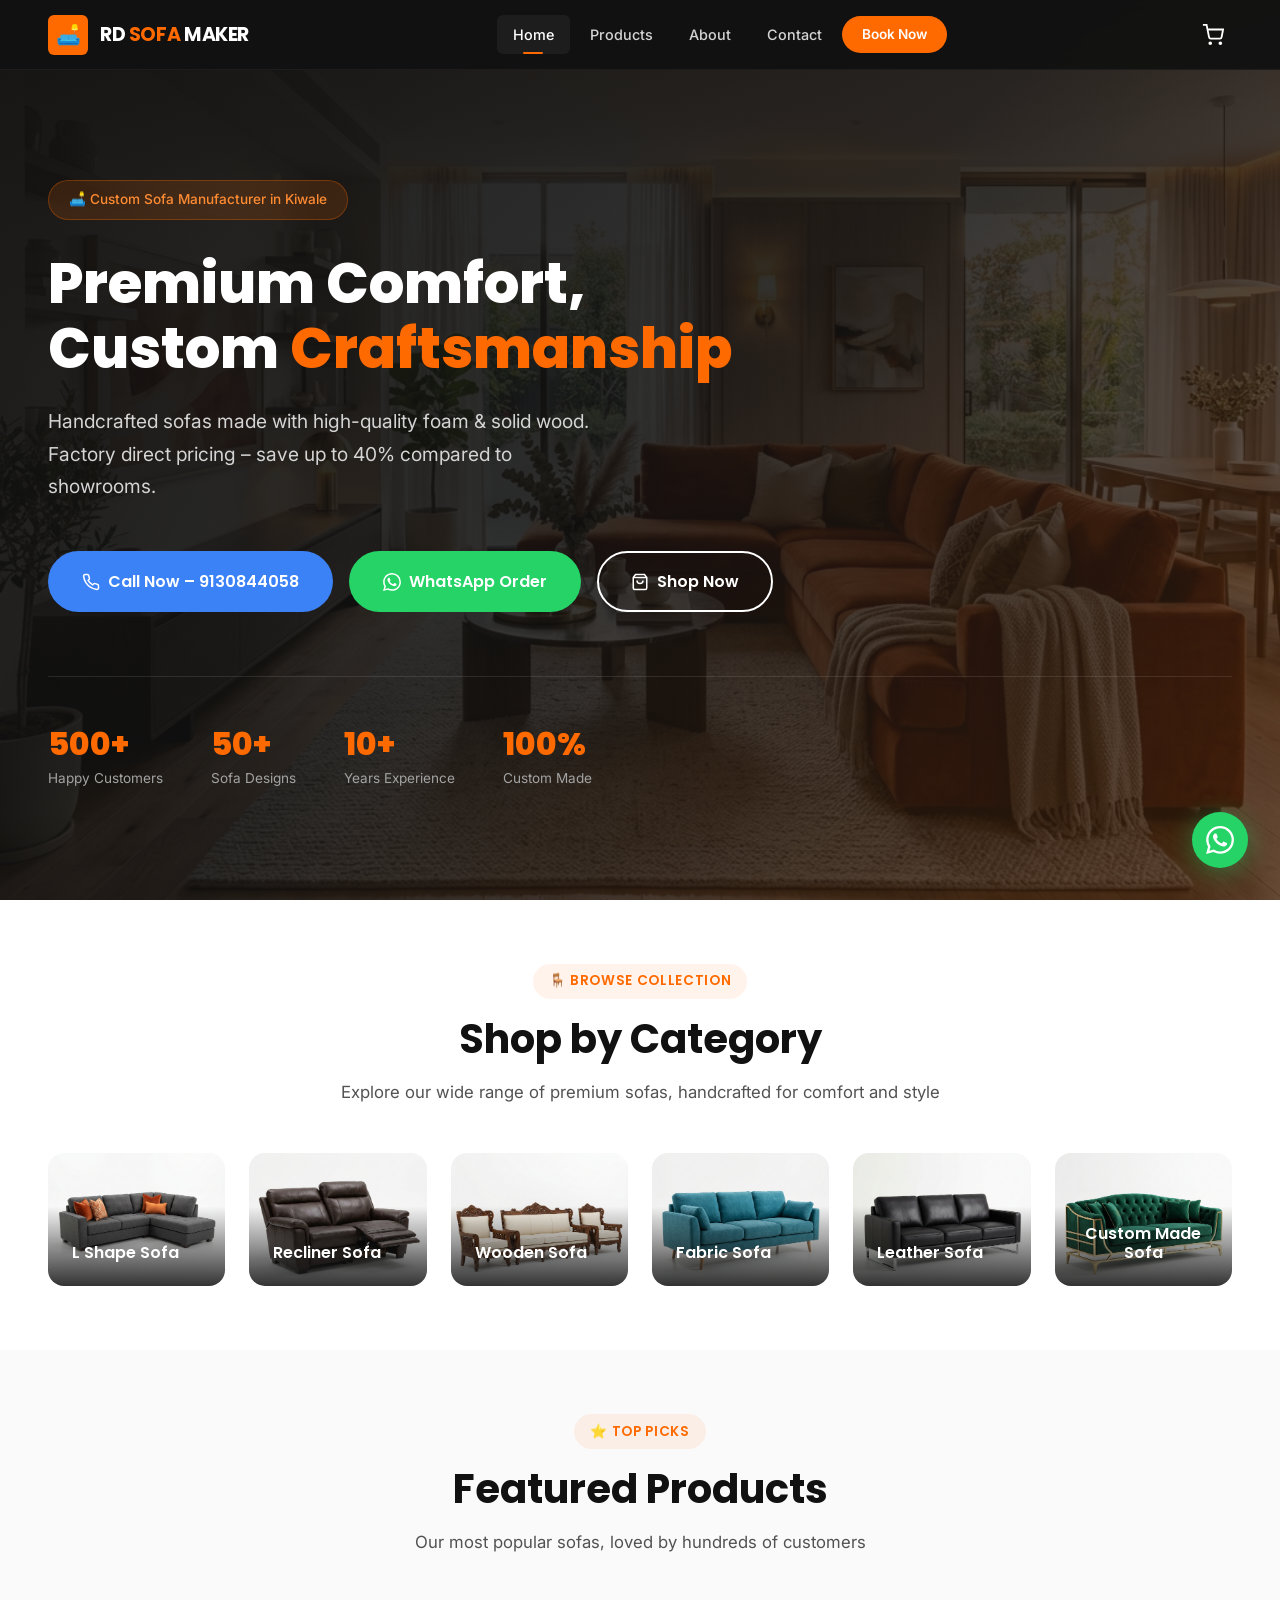
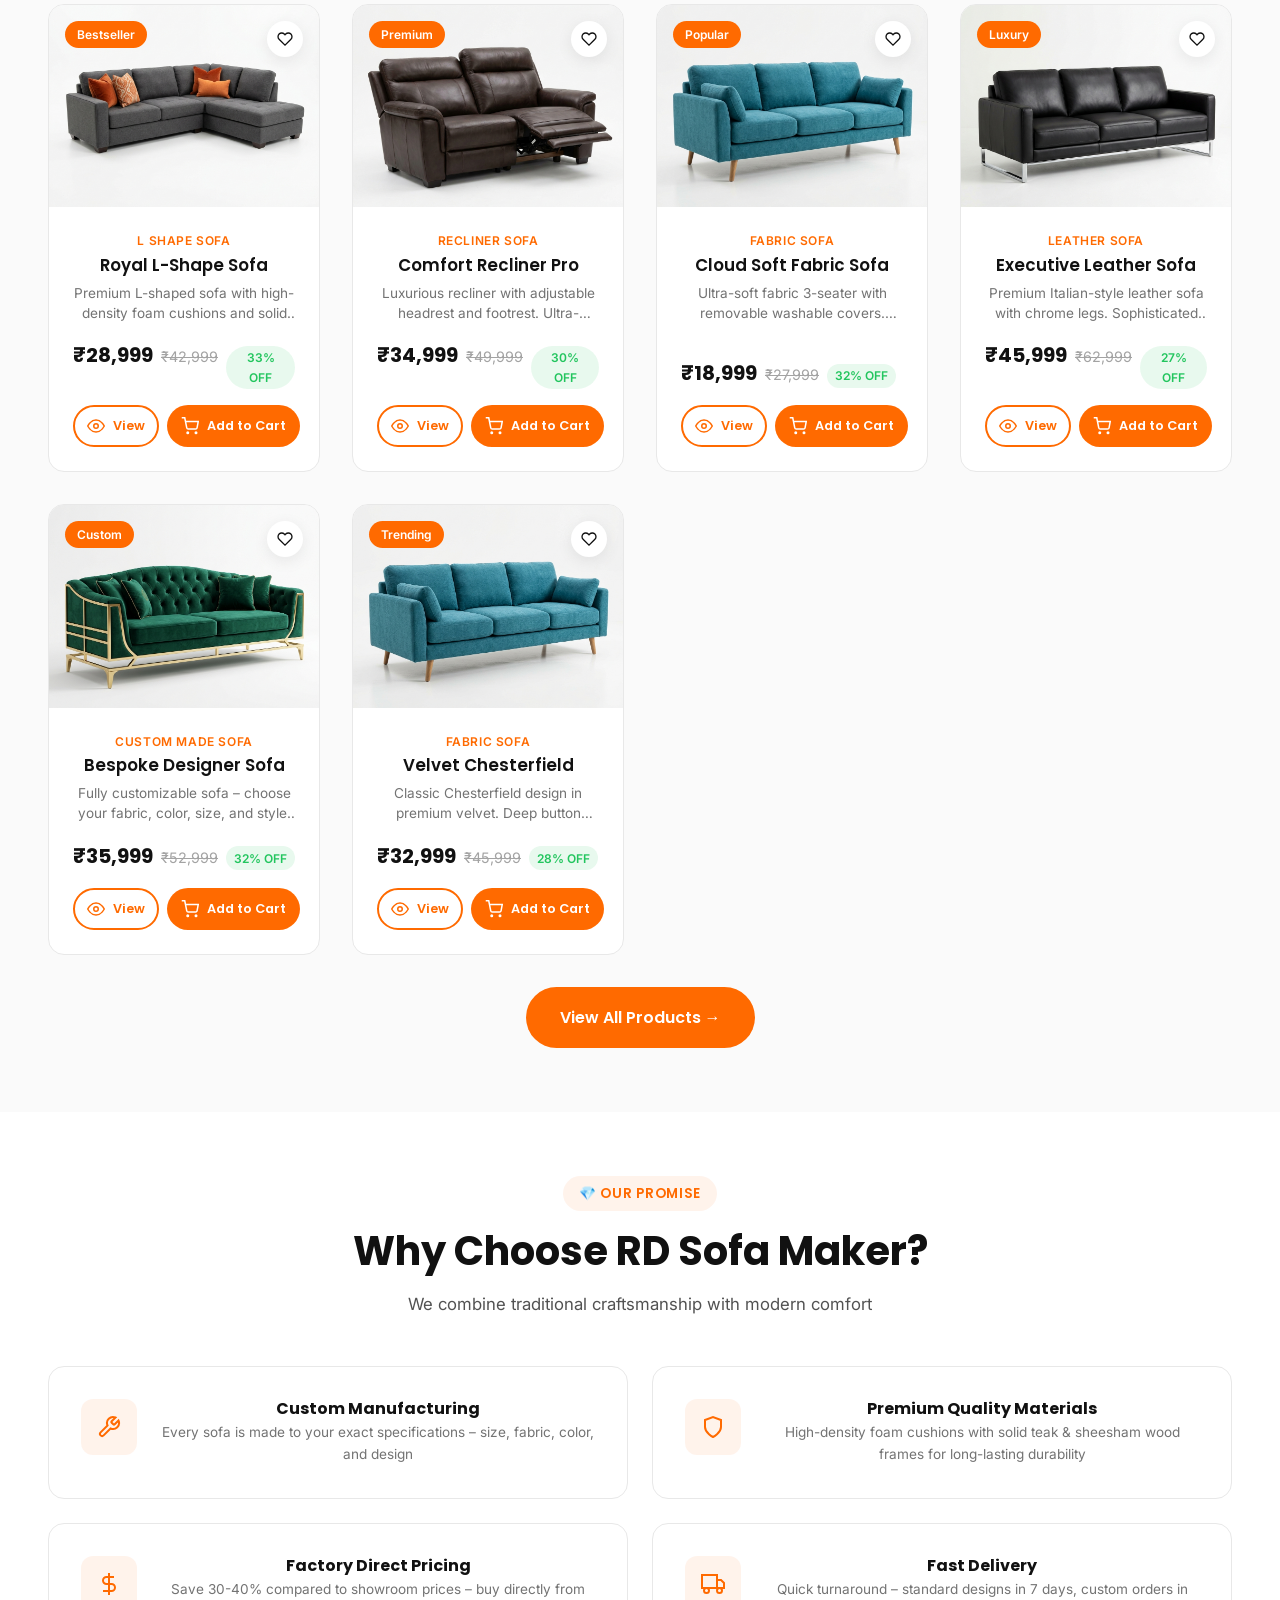
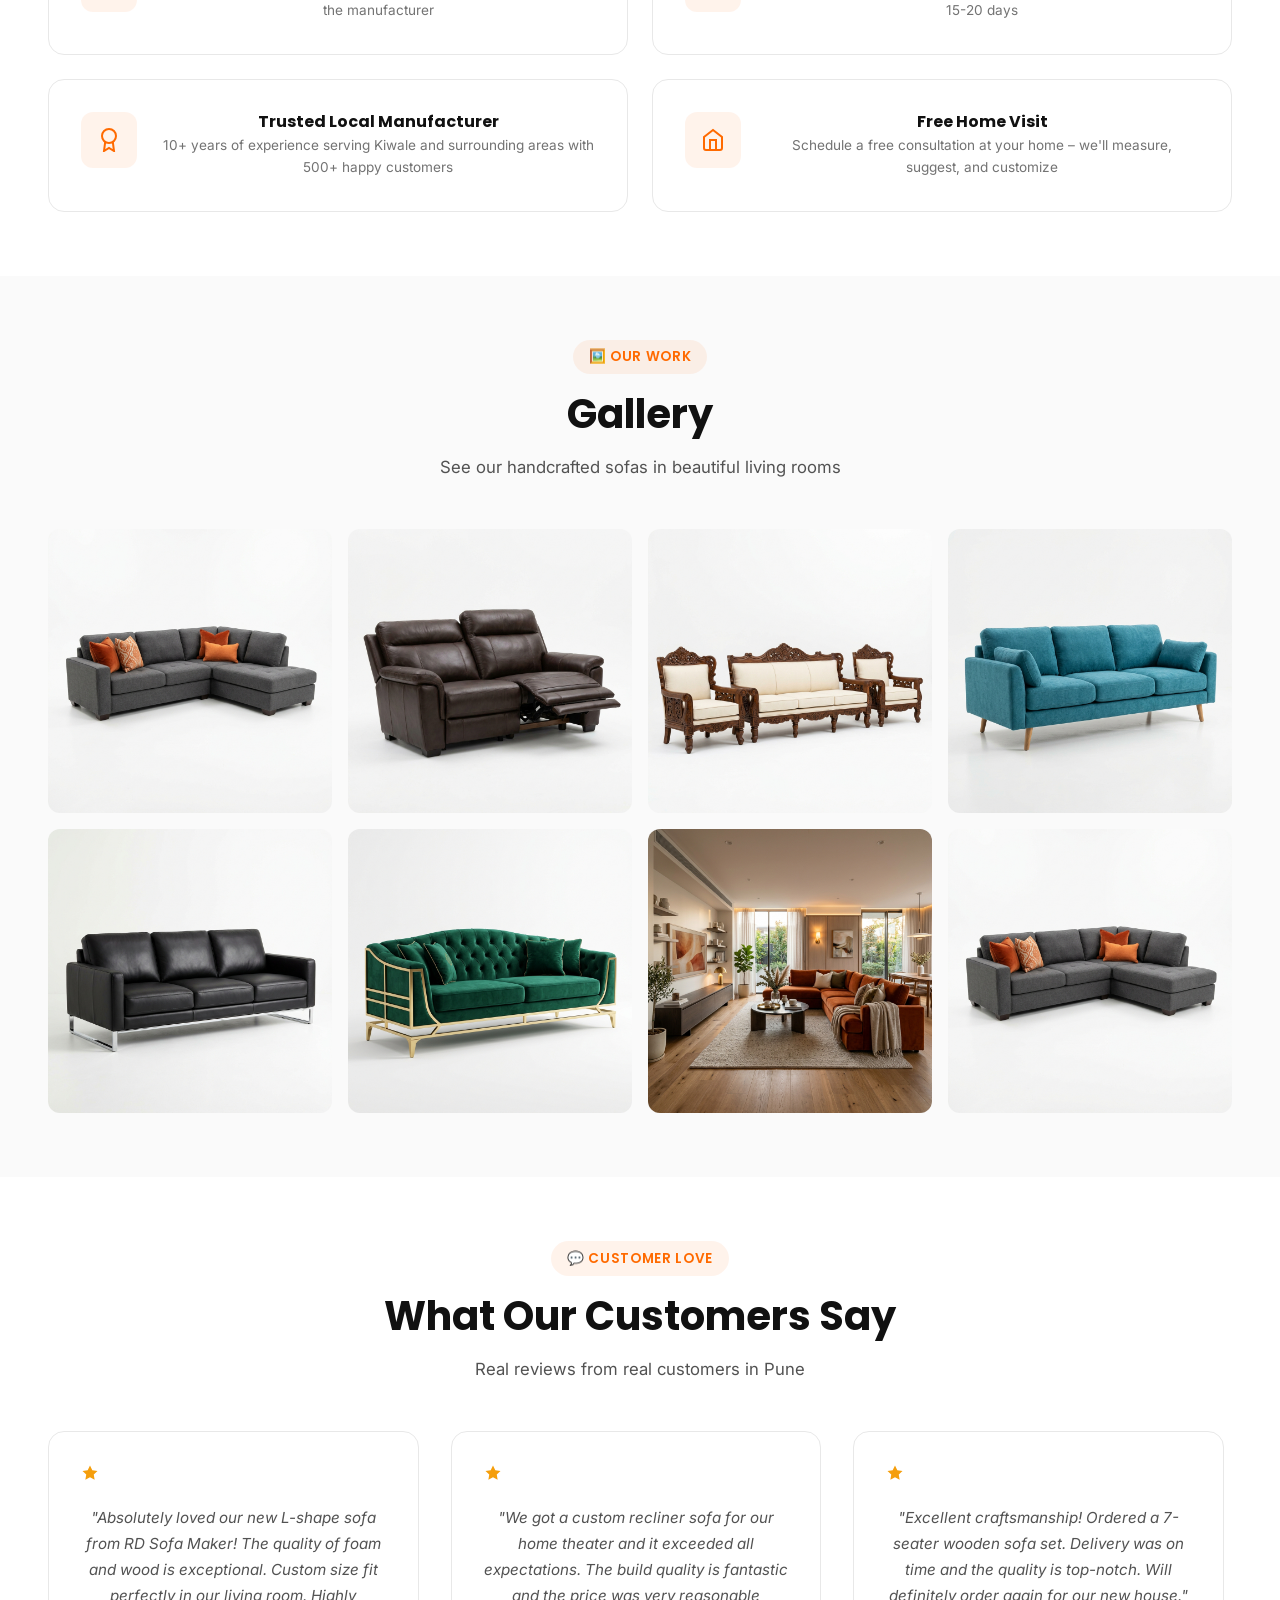
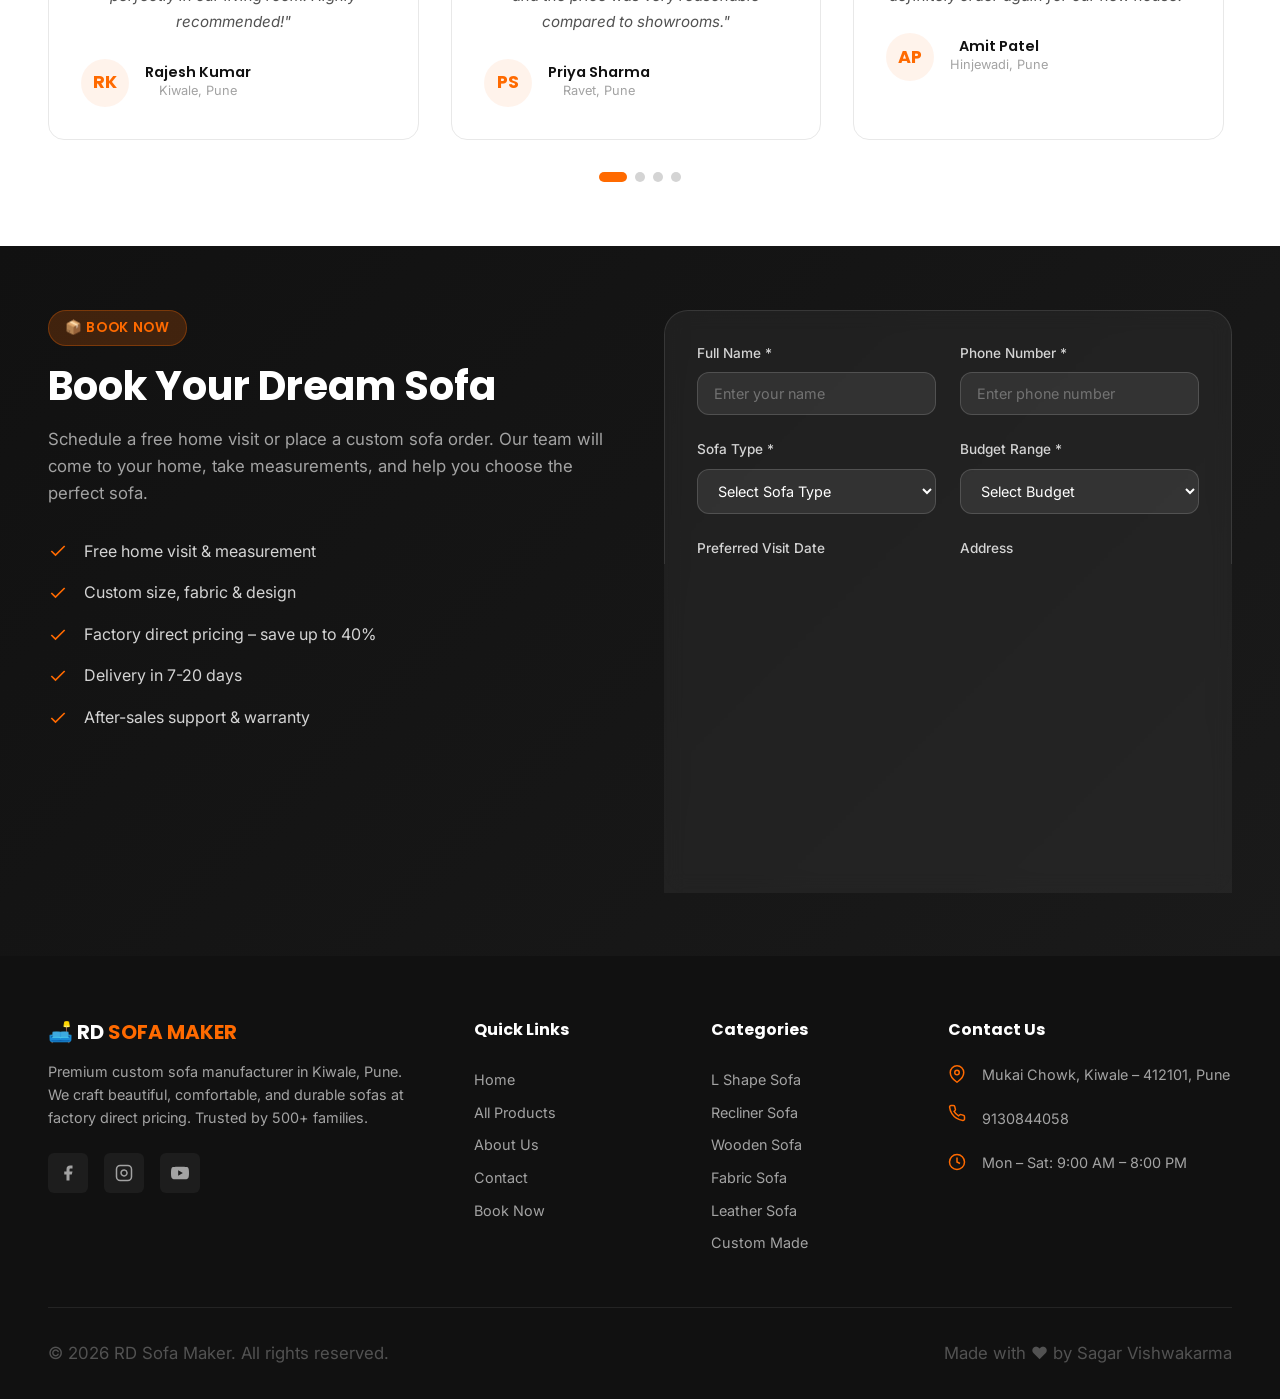
==== commit 4c671105: "Update footer and navbar branding in index.html" ====
--- a/RD SOFA MAKER/index.html
+++ b/RD SOFA MAKER/index.html
@@ -21,7 +21,7 @@
     <div class="container">
       <a href="index.html" class="nav-brand">
         <div class="logo-icon">🛋️</div>
-        <h2>RD <span>SOFA</span></h2>
+        <h2>RD <span>SOFA</span> <span style="color: #ffffff;">MAKER</span> </h2>
       </a>
 
       <div class="nav-links" id="navLinks">
@@ -401,7 +401,7 @@
       
       <div class="footer-bottom">
         <p>© 2026 RD Sofa Maker. All rights reserved.</p>
-        <p>Made with ❤️ in Kiwale, Pune</p>
+        <p>Made with ❤️ by Sagar Vishwakarma</p>
       </div>
     </div>
   </footer>
